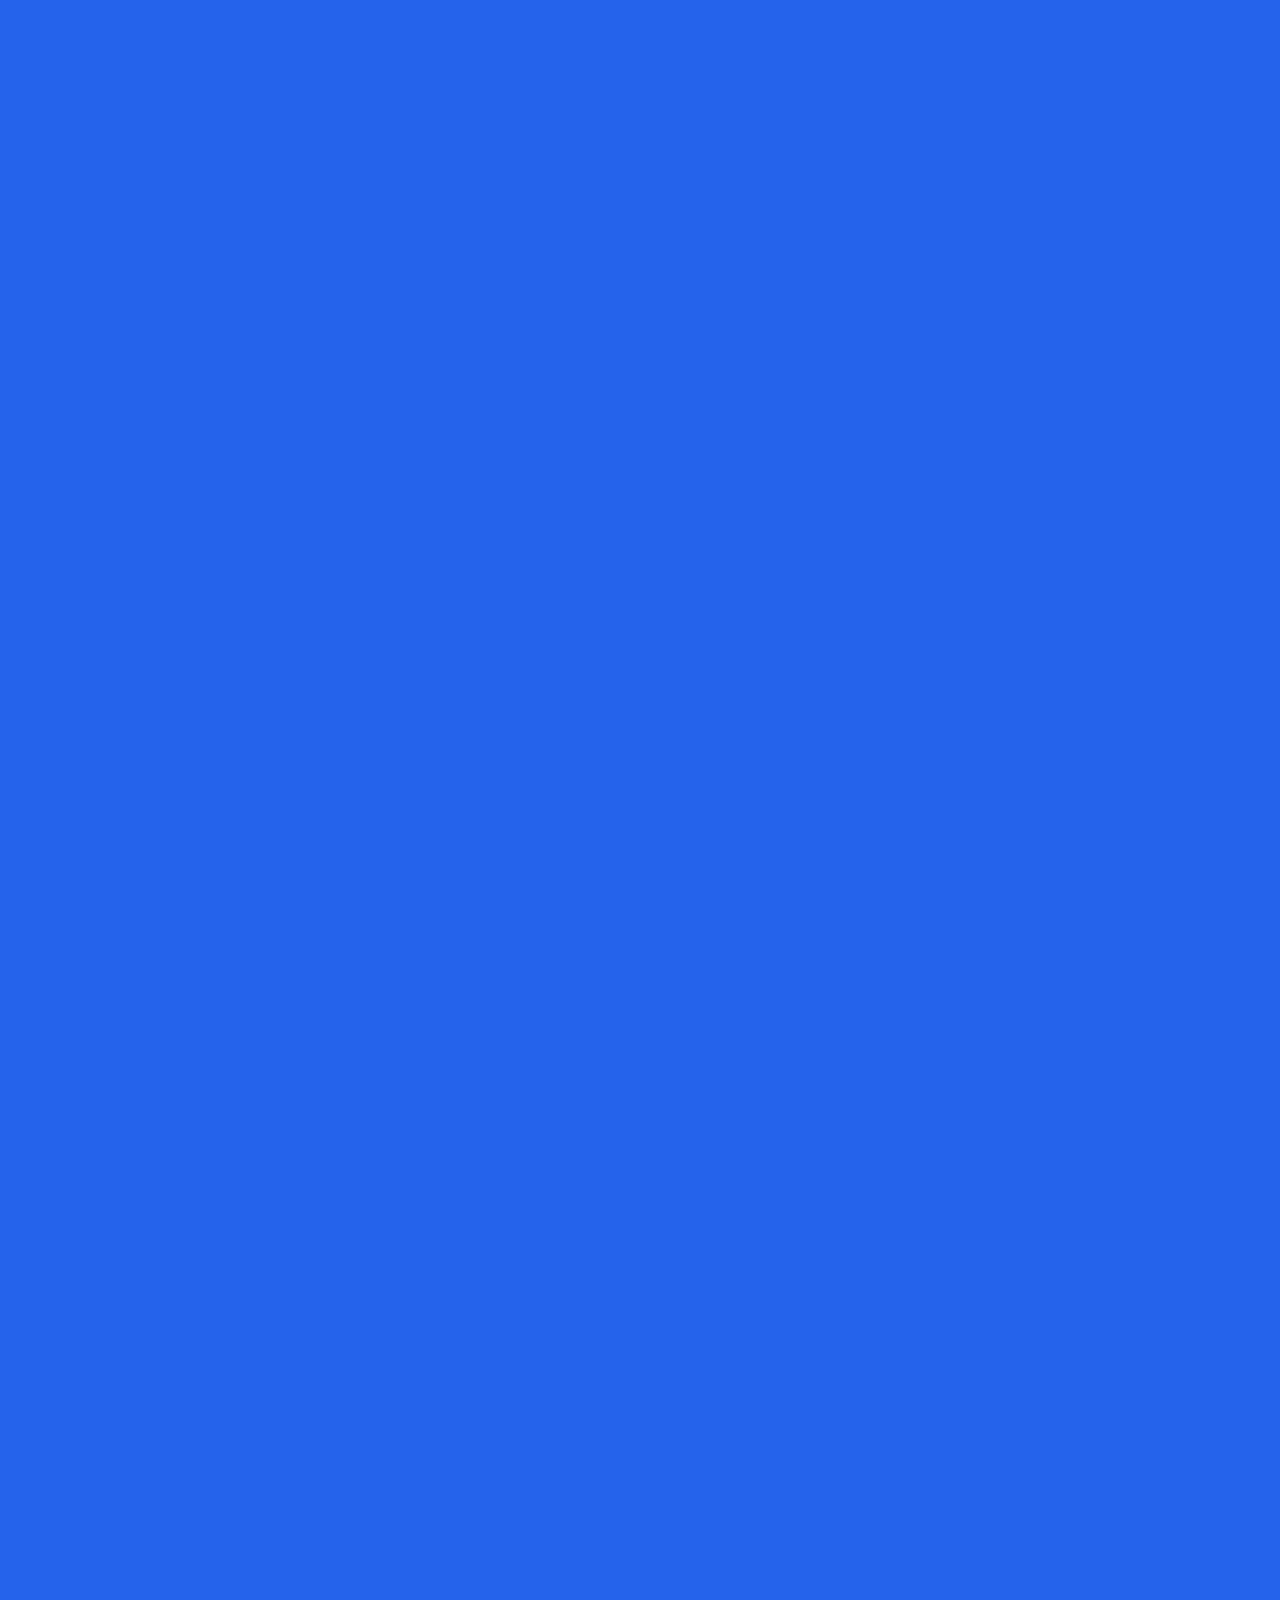
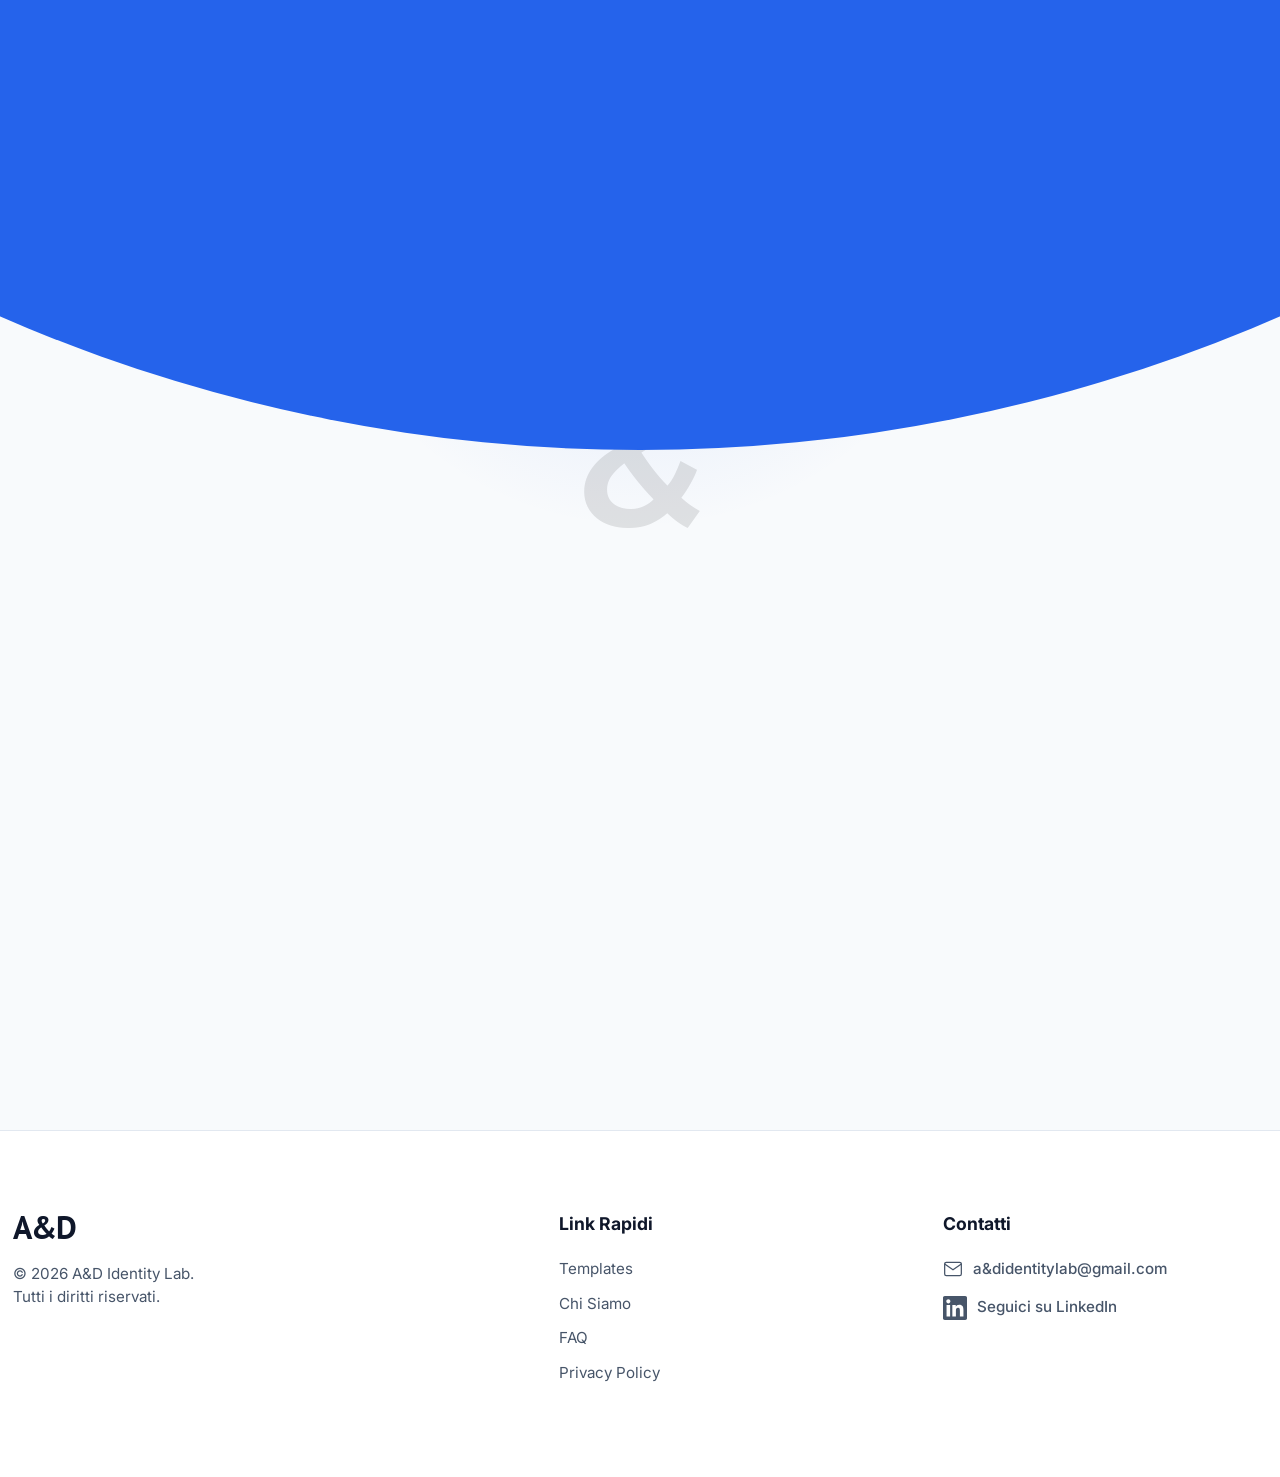
==== chisiamo.html @ f9a0ad7f "bux fix nav menu" ====
<!DOCTYPE html>
<html lang="it">
<head>
  <meta charset="UTF-8">
  <meta name="viewport" content="width=device-width, initial-scale=1.0, maximum-scale=1.0, user-scalable=no">
  <title>Chi Siamo | A&D Identity Lab</title>

  <link rel="icon" type="image/svg+xml" href="img/favicon.svg">

  <link rel="preconnect" href="https://fonts.googleapis.com">
  <link rel="preconnect" href="https://fonts.gstatic.com" crossorigin>
  <link href="https://fonts.googleapis.com/css2?family=Inter:wght@300;400;600;800;900&display=swap" rel="stylesheet">
  <link href="https://fonts.googleapis.com/css2?family=PT+Sans:wght@700&display=swap" rel="stylesheet">
  <link href="https://fonts.googleapis.com/css2?family=JetBrains+Mono:wght@400;600&display=swap" rel="stylesheet">
  <link href="https://api.fontshare.com/v2/css?f[]=clash-display@400,500,600,700&display=swap" rel="stylesheet">

  <style>
    /* --- RESET & VARIABLES ESATTE DELL'INDEX --- */
    :root {
      --bg-color: #F8FAFC;
      --surface-color: #FFFFFF;
      --text-color: #0F172A;
      --secondary-text: #475569;
      --accent-color: #2563EB;
      --border-color: #E2E8F0;

      --font-main: 'Inter', sans-serif;
      --font-logo: 'PT Sans', sans-serif;
      --font-tech: 'JetBrains Mono', monospace;
      --font-hero: 'Clash Display', sans-serif;

      --header-height: 100px;
    }

    * { margin: 0; padding: 0; box-sizing: border-box; }
    html { scroll-behavior: smooth; }

    body { width: 100%; overflow-x: hidden; background-color: var(--bg-color); color: var(--text-color); font-family: var(--font-main); line-height: 1.5; cursor: default; }
    body.is-loading { overflow: hidden; height: 100%; position: fixed; width: 100%; top: 0; left: 0; }

    ::-webkit-scrollbar { display: none; }
    html { -ms-overflow-style: none; scrollbar-width: none; }
    a { text-decoration: none; color: inherit; transition: color 0.3s; }
    ul { list-style: none; }

    /* --- INTRO PRELOADER --- */
    #intro-preloader { position: fixed; top: 0; left: 0; right: 0; bottom: 0; z-index: 10000; display: flex; justify-content: center; align-items: center; overflow: hidden; }
    .layer-blue { position: fixed; top: 50%; left: 50%; width: 250vmax; height: 250vmax; background-color: var(--accent-color); border-radius: 50%; transform: translate(-50%, -50%); z-index: 10001; will-change: width, height; }
    .layer-white { position: fixed; top: 50%; left: 50%; width: 250vmax; height: 250vmax; background-color: #ffffff; border-radius: 50%; transform: translate(-50%, -50%); z-index: 10002; display: flex; justify-content: center; align-items: center; will-change: width, height; }
    .layer-white.collapse { transition: width 1s cubic-bezier(0.77, 0, 0.175, 1), height 1s cubic-bezier(0.77, 0, 0.175, 1); width: 0vw; height: 0vw; }
    .layer-blue.collapse { transition: width 1s cubic-bezier(0.77, 0, 0.175, 1), height 1s cubic-bezier(0.77, 0, 0.175, 1); width: 0vw; height: 0vw; }
    .intro-content { display: flex; align-items: baseline; gap: 20px; z-index: 10010; transition: opacity 0.3s ease, transform 0.3s ease; }
    .intro-logo-text { font-family: var(--font-logo); font-size: clamp(1.8rem, 5vw, 3.5rem); font-weight: 700; color: #000; letter-spacing: -1px; }
    .intro-counter { font-family: var(--font-tech); font-size: clamp(1rem, 3vw, 1.5rem); color: #000; font-weight: 600; }

    /* --- LAYERS E HEADER --- */
    .container { width: 98%; max-width: 1400px; margin: 0 auto; height: 100%; position: relative; z-index: 1; }
    header { height: var(--header-height); position: fixed; width: 100%; top: 0; z-index: 9999; transition: transform 0.8s cubic-bezier(0.25, 1, 0.5, 1); color: var(--text-color); }
    header.header-hidden { transform: translateY(-100%); }
    nav { display: flex; justify-content: space-between; align-items: center; height: 100%; position: relative; }
    header.over-blue .logo { color: #FFFFFF; transition: color 0.3s ease; }
    header.over-blue .nav-item a { color: #FFFFFF; transition: color 0.3s ease; }
    header.over-blue .nav-item a span.hover-text { color: var(--text-color); }
    header.over-blue .menu-toggle span { background-color: #FFFFFF; transition: background-color 0.3s ease; }

    .logo { font-family: var(--font-logo); font-size: 2.5rem; font-weight: 700; letter-spacing: -1px; line-height: 1; text-transform: uppercase; opacity: 0; position: relative; z-index: 1001; }
    .nav-links { position: absolute; left: 50%; transform: translateX(-50%); display: flex; gap: 60px; opacity: 0; z-index: 1001; }
    .nav-item { position: relative; height: 24px; overflow: hidden; cursor: pointer; }
    .nav-item a { display: block; font-size: 0.95rem; font-weight: 600; text-transform: uppercase; letter-spacing: 1px; transition: transform 0.4s cubic-bezier(0.77, 0, 0.175, 1); }
    .nav-item a span { display: block; height: 24px; line-height: 24px; }
    .nav-item a span.hover-text { color: var(--accent-color); }
    .nav-item:hover a { transform: translateY(-24px); }
    .desktop-spacer { width: 60px; display: block; }
    .nav-item.active-nav a { transform: translateY(0) !important; cursor: default; }

    /* --- MOBILE MENU --- */
    .menu-toggle { display: none; flex-direction: column; justify-content: space-between; width: 30px; height: 14px; cursor: pointer; z-index: 2002; }
    .menu-toggle span { display: block; width: 100%; height: 2px; background-color: var(--text-color); transition: all 0.3s ease; }
    .menu-toggle.active span:nth-child(1) { transform: translateY(6px) rotate(45deg); background-color: var(--text-color); }
    .menu-toggle.active span:nth-child(2) { opacity: 0; transform: translateX(-10px); }
    .menu-toggle.active span:nth-child(3) { transform: translateY(-6px) rotate(-45deg); background-color: var(--text-color); }

    .menu-ripple { position: fixed; top: 0; left: 0; width: 100%; height: 100vh; clip-path: circle(0% at 100% 0%); pointer-events: none; transition: clip-path 0.7s cubic-bezier(0.8, 0, 0.2, 1); }
    .ripple-white-menu { background-color: #000000; z-index: 1998; }
    .ripple-blue-menu { background-color: var(--accent-color); z-index: 1999; }
    .mobile-menu-overlay { position: fixed; top: 0; left: 0; width: 100%; height: 100vh; background-color: var(--bg-color); z-index: 2000; display: flex; flex-direction: column; justify-content: center; align-items: center; clip-path: circle(0% at 100% 0%); transition: clip-path 0.7s cubic-bezier(0.8, 0, 0.2, 1); pointer-events: none; }
    .ripple-white-menu.active { clip-path: circle(150% at 100% 0%); transition-delay: 0s; }
    .ripple-blue-menu.active { clip-path: circle(150% at 100% 0%); transition-delay: 0.1s; }
    .mobile-menu-overlay.active { clip-path: circle(150% at 100% 0%); transition-delay: 0.2s; pointer-events: all; }
    .mobile-menu-overlay:not(.active) { transition-delay: 0s; }
    .ripple-blue-menu:not(.active) { transition-delay: 0.1s; }
    .ripple-white-menu:not(.active) { transition-delay: 0.2s; }
    .mobile-nav-list { text-align: center; }
    .mobile-nav-item { margin: 25px 0; overflow: hidden; }
    .mobile-nav-link { display: block; font-size: 2.5rem; font-weight: 800; color: var(--text-color); text-transform: uppercase; letter-spacing: -1px; transform: translateY(100%); opacity: 0; transition: transform 0.5s ease, opacity 0.5s ease; }
    .mobile-menu-overlay.active .mobile-nav-item:nth-child(1) .mobile-nav-link { transition-delay: 0.4s; transform: translateY(0); opacity: 1; }
    .mobile-menu-overlay.active .mobile-nav-item:nth-child(2) .mobile-nav-link { transition-delay: 0.5s; transform: translateY(0); opacity: 1; }
    .mobile-menu-overlay.active .mobile-nav-item:nth-child(3) .mobile-nav-link { transition-delay: 0.6s; transform: translateY(0); opacity: 1; }
    .mobile-menu-overlay.active .mobile-nav-item:nth-child(4) .mobile-nav-link { transition-delay: 0.6s; transform: translateY(0); opacity: 1; }


    /* --- ANIMAZIONI DI PARTENZA (HEADER E TESTI) --- */
    body.start-animations .logo { animation: dropStraight 0.8s ease-out forwards; }
    body.start-animations .nav-links { animation: fadeDownCenter 0.8s ease-out 0.2s forwards; }
    @keyframes dropStraight { from { opacity: 0; transform: translateY(-20px); } to { opacity: 1; transform: translateY(0); } }
    @keyframes fadeDownCenter { from { opacity: 0; transform: translateY(-20px) translateX(-50%); } to { opacity: 1; transform: translateY(0) translateX(-50%); } }

    /* ========================================================================= */
    /* --- NUOVO EFFETTO TEXT REVEAL (RISE UP) --- */
    /* ========================================================================= */
    .line-mask {
      display: block;
      overflow: hidden; /* Taglia tutto ciò che esce da questo contenitore */
      padding-bottom: 0.15em; /* Previene il taglio delle lettere basse come la 'g' o 'p' */
      margin-bottom: -0.15em;
    }

    .rise-text {
      display: inline-block;
      color: var(--text-color);
      transform: translateY(115%); /* Parte completamente nascosto sotto la maschera */
      opacity: 0;
    }

    body.start-animations .rise-text {
      animation: riseUp 1.3s cubic-bezier(0.165, 0.84, 0.44, 1) forwards;
    }

    /* Aggiungiamo i delay per l'effetto a cascata dopo che il preloader scompare */
    body.start-animations .delay-1 { animation-delay: 1.1s; }
    body.start-animations .delay-2 { animation-delay: 1.4s; }

    @keyframes riseUp {
      0% { transform: translateY(115%); opacity: 1; } /* L'opacity 1 serve a farlo comparire solo mentre sale */
      100% { transform: translateY(0); opacity: 1; }
    }

    /* --- ELEMENTI "REVEALED" --- */
    .revealed-element {
      opacity: 0;
      transform: translateY(40px);
      transition: opacity 0.8s ease, transform 0.8s cubic-bezier(0.175, 0.885, 0.32, 1.275);
    }
    .revealed-element.revealed { opacity: 1; transform: translateY(0); }

    /* --- STILI SPECIFICI PAGINA CHI SIAMO --- */
    .content-scroller { position: relative; z-index: 20; background-color: var(--bg-color); padding-top: 150px; min-height: 100vh; }

    .manifesto-hero { padding: 40px 0 60px 0; }

    .manifesto-title {
      font-family: var(--font-hero);
      font-size: clamp(4rem, 9vw, 12rem);
      line-height: 0.95;
      font-weight: 600;
      letter-spacing: -0.02em;
      margin-bottom: 1.5rem;
      display: flex;
      flex-direction: column;
      transform: scaleY(1.15);
      transform-origin: left bottom;
    }

    .manifesto-body {
      max-width: 900px;
      font-size: clamp(1.2rem, 2vw, 1.6rem);
      line-height: 1.6;
      color: var(--secondary-text);
      font-weight: 400;
      margin-bottom: 80px;
    }
    .manifesto-body strong { color: var(--text-color); font-weight: 600; }

    /* --- PREMIUM SEPARATOR --- */
    .premium-separator {
      width: 100%;
      height: 1px;
      background: linear-gradient(90deg, transparent, rgba(37, 99, 235, 0.3), rgba(37, 99, 235, 0.8), rgba(37, 99, 235, 0.3), transparent);
      position: relative;
      z-index: 10;
    }

    /* --- LE DUE ANIME (FOUNDERS) --- */
    .founders-section {
      padding: 80px 0 100px 0;
      position: relative; /* Fondamentale per contenere il bagliore */
      overflow: hidden;
    }

    /* IL SEGRETO APPLE: Il bagliore sfumato dietro le card che verrà sfocato dal vetro */
    .founders-section::before {
      content: '';
      position: absolute;
      top: 40%;
      left: 50%;
      transform: translate(-50%, -50%);
      width: 800px;
      height: 800px;
      background: radial-gradient(circle, rgba(37, 99, 235, 0.15) 0%, transparent 60%);
      z-index: 0;
      pointer-events: none;
    }

    .founders-grid {
      display: flex;
      flex-direction: column;
      align-items: center;
      gap: 50px;
      margin-top: 50px;
      position: relative;
      z-index: 2;
    }

    /* 1. IL WRAPPER CHE CONTIENE ENTRAMBE LE CARD */
    .founder-wrapper {
      position: relative;
      width: 100%;
      max-width: 1000px;
    }

    /* 2. LA CARD AZZURRA SFASATA (DIETRO) */
    .founder-offset-card {
      position: absolute;
      top: 25px;
      left: -20px;
      width: 100%;
      height: 100%;
      background: linear-gradient(135deg, var(--accent-color), #00C6FF);
      border-radius: 30px;
      z-index: 0;

      /* FLUIDITÀ: usiamo will-change e un easing più morbido, togliendo l'eccesso di attrito elastico */
      transition: transform 0.6s cubic-bezier(0.25, 1, 0.5, 1);
      will-change: transform;
    }

    /* Invertiamo lo sfasamento per la seconda card (Davide) per dare dinamismo al design */
    div:nth-child(3) > .founder-offset-card {
      left: 20px;
      background: linear-gradient(225deg, var(--accent-color), #00C6FF);
    }

    /* 3. LA CARD DI VETRO PRINCIPALE (DAVANTI) */
    .founder-card {
      /* VETRO PIÙ TRASPARENTE E CRISTALLINO (Opacità passata da 0.65 a 0.35) */
      background: rgba(255, 255, 255, 0.35);

      backdrop-filter: blur(3px) saturate(180%);
      -webkit-backdrop-filter: blur(3px) saturate(180%);

      border: 1px solid rgba(255, 255, 255, 0.6); /* Bordo ammorbidito */
      padding: 60px;
      border-radius: 30px;
      position: relative;
      overflow: hidden;
      box-shadow:
        inset 0 1px 0 rgba(255, 255, 255, 0.8),
        0 25px 50px -12px rgba(15, 23, 42, 0.08);
      z-index: 1;

      /* FLUIDITÀ: allineata alla card posteriore */
      transition: transform 0.6s cubic-bezier(0.25, 1, 0.5, 1);
      will-change: transform;
    }

    /* ANIMAZIONE HOVER INTERATTIVA (Effetto separazione 3D) */
    /* Ridotto leggermente il movimento (da 8px a 6px) per renderlo meno aggressivo e più elegante */
    .founder-wrapper:hover .founder-card { transform: translateY(-6px) translateX(4px); }
    .founder-wrapper:hover .founder-offset-card { transform: translateY(4px) translateX(-4px); }

    div:nth-child(3):hover .founder-card { transform: translateY(-6px) translateX(-4px); }
    div:nth-child(3):hover .founder-offset-card { transform: translateY(4px) translateX(4px); }

    /* Decoro Blueprint (alleggerito in opacità) */
    .founder-card::before {
      content: ''; position: absolute; top: 0; right: 0; width: 150px; height: 150px;
      background-image: linear-gradient(rgba(37,99,235,0.08) 1px, transparent 1px), linear-gradient(90deg, rgba(37,99,235,0.08) 1px, transparent 1px);
      background-size: 20px 20px; border-bottom-left-radius: 100%; z-index: 0; pointer-events: none;
    }
    .founder-role { font-family: var(--font-tech); font-size: 0.85rem; color: var(--accent-color); font-weight: 800; text-transform: uppercase; letter-spacing: 1px; margin-bottom: 15px; position: relative; z-index: 1; }
    .founder-name { font-family: var(--font-logo); font-size: 3.5rem; font-weight: 600; color: var(--text-color); margin-bottom: 30px; letter-spacing: -1px; position: relative; z-index: 1; }

    .founder-desc {font-weight: 600; font-size: 1.1rem; color: var(--text-color) ; line-height: 1.6; position: relative; z-index: 1; }

    /* LE MEGA VIRGOLETTE */
    .founder-desc::before {
      content: '“';
      display: block;
      font-family: Georgia, serif;
      font-size: 6.5rem;
      color: ghostwhite;
      opacity: 0.5;
      line-height: 0.2;
      margin-top: 25px;
      margin-left: -5px;
      font-weight: 700;
    }

    /* LA "E COMMERCIALE" GIGANTE */
    .giant-ampersand {
      font-family: var(--font-logo);
      font-size: clamp(8rem, 14vw, 11rem);
      color: black;
      opacity: 0.1;
      font-weight: 600;
      line-height: 1;
      margin: 10px 0;
    }
    /* --- FOOTER --- */
    footer { padding: 80px 0; border-top: 1px solid var(--border-color); background-color: #ffffff; position: relative; z-index: 10; font-size: 0.95rem; color: var(--secondary-text); }
    .footer-grid { display: grid; grid-template-columns: 1.5fr 1fr 1fr; gap: 60px; }
    .footer-col h4 { color: var(--text-color); font-size: 1.1rem; margin-bottom: 20px; font-weight: 700; }
    .footer-col .logo { color: var(--text-color); }
    .footer-col ul li { margin-bottom: 12px; }
    .footer-col ul li a:hover { color: var(--accent-color); font-weight: 500;}
    .contact-item { display: flex; align-items: center; gap: 10px; margin-bottom: 15px; color: var(--secondary-text); transition: 0.3s; font-weight: 500;}
    .contact-item:hover { color: var(--accent-color); }
    .contact-item svg { width: 20px; height: 20px; stroke-width: 1.5; }
    .social-link svg { fill: currentColor; width: 24px; height: 24px; }

    @media (max-width: 1024px) {
      .container { padding: 0 20px;}
      .content-scroller { padding-top: 120px; }
      .manifesto-title { font-size: 3.2rem; }
      .manifesto-body { font-size: 1.15rem; margin-bottom: 40px; }
      .founders-grid { grid-template-columns: 1fr; }
      .founder-card { padding: 35px; }
      .nav-links, .desktop-spacer { display: none; }
      .menu-toggle { display: flex; }
      .footer-grid { grid-template-columns: 1fr; gap: 40px; }
      .founder-offset-card { top: 15px; left: -10px; }
      div:nth-child(3) > .founder-offset-card { left: 10px; }
    }
  </style>
</head>
<body class="is-loading">

<div id="intro-preloader">
  <div class="layer-blue"></div>
  <div class="layer-white">
    <div class="intro-content">
      <div class="intro-logo-text">A&D Identity Lab</div>
      <div class="intro-counter">0%</div>
    </div>
  </div>
</div>

<div class="menu-ripple ripple-white-menu"></div>
<div class="menu-ripple ripple-blue-menu"></div>
<div class="mobile-menu-overlay">
  <ul class="mobile-nav-list">
    <li class="mobile-nav-item"><a href="index.html" class="mobile-nav-link">Home</a></li>
    <li class="mobile-nav-item"><a href="progetti.html" class="mobile-nav-link">Templates</a></li>
    <li class="mobile-nav-item"><a href="chi-siamo.html" class="mobile-nav-link" style="color: var(--accent-color);">Chi Siamo</a></li>
    <li class="mobile-nav-item"><a href="faq.html" class="mobile-nav-link">FAQ</a></li>
  </ul>
</div>

<header>
  <div class="container">
    <nav>
      <a href="index.html" class="logo">A&D</a>
      <ul class="nav-links">
        <li class="nav-item"><a href="progetti.html"><span>Templates</span><span class="hover-text">Templates</span></a></li>
        <li class="nav-item active-nav"><a href="chi-siamo.html" style="color:var(--accent-color);"><span>Chi Siamo</span><span class="hover-text" style="color:var(--accent-color);">Chi Siamo</span></a></li>
        <li class="nav-item"><a href="faq.html"><span>FAQ</span><span class="hover-text">FAQ</span></a></li>
      </ul>
      <div class="desktop-spacer"></div>
      <div class="menu-toggle"><span></span><span></span><span></span></div>
    </nav>
  </div>
</header>

<div class="content-scroller">

  <section class="manifesto-hero">
    <div class="container">

      <h1 class="manifesto-title">
        <span class="line-mask"><span class="rise-text delay-1">Non siamo una web agency.</span></span>
        <span class="line-mask"><span class="rise-text delay-2">Siamo Insider del mondo Corporate.</span></span>
      </h1>

      <div class="manifesto-body revealed-element" style="transition-delay: 0.9s;">
        <p>Abbiamo visto decine di professionisti brillanti, manager e talenti creativi venire scartati ai colloqui per colpa di un PDF di due pagine che non rendeva giustizia al loro reale valore. Il mercato del lavoro di alto livello oggi non premia chi è semplicemente bravo, ma <strong>chi sa posizionarsi meglio</strong>.</p>
        <br>
        <p>A&D Identity Lab nasce da una constatazione brutale: il Curriculum tradizionale è morto. I recruiter dedicano 6 secondi alla scansione di un profilo. Noi costruiamo infrastrutture digitali progettate per fare una sola cosa: <strong>trasformarti in un professionista impossibile da ignorare.</strong></p>
      </div>
    </div>
  </section>

  <div class="premium-separator"></div>

  <section class="founders-section">
    <div class="container">
      <h2 class="manifesto-title revealed-element" style="font-size: clamp(3.5rem, 6vw, 5.5rem); margin-bottom: 20px;">Le due anime del Lab.</h2>      <p class="manifesto-body revealed-element" style="font-size: 1.1rem; margin-bottom: 0;">Ingegneria Web e Strategia Sales. L'unione perfetta per dominare il mercato.</p>

      <div class="founders-grid">

        <div class="founder-wrapper revealed-element" style="transition-delay: 0.1s;">
          <div class="founder-offset-card"></div> <div class="founder-card"> <div class="founder-role">L'Architetto Digitale</div>
          <h3 class="founder-name">Andrea</h3>
          <p class="founder-desc">
            Il mio compito è tradurre la tua strategia in un'arma digitale ad altissime prestazioni. Non usiamo costruttori lenti o grafiche preimpostate. <br><br><strong>Scrivo codice puro</strong> e realizzo interfacce sartoriali, veloci e ottimizzate. Il risultato è un ecosistema web proprietario che domina i motori di ricerca e ti fa spiccare in un mare di template tutti uguali. Dal primo impatto visivo al funnel di conversione finale, tutto è ingegnerizzato per stupire.
          </p>
        </div>
        </div>

        <div class="giant-ampersand revealed-element" style="transition-delay: 0.2s;">&</div>

        <div class="founder-wrapper revealed-element" style="transition-delay: 0.3s;">
          <div class="founder-offset-card"></div> <div class="founder-card"> <div class="founder-role">Il Corporate Strategist</div>
          <h3 class="founder-name">Davide</h3>
          <p class="founder-desc">
            Da Senior Sales Engineer per colossi multinazionali, conosco esattamente le dinamiche interne delle aziende, la psicologia degli HR e come un professionista deve 'vendersi' nel mercato High-Ticket. <br><br>Il mio compito in A&D non è scrivere codice, ma <strong>analizzare la tua carriera</strong>. Definisco la strategia di posizionamento, individuo i tuoi punti di forza e strutturo la narrazione che farà scattare la Call-To-Action nella mente di chi ti valuta.
          </p>
        </div>
        </div>
      </div>
    </div>
  </section>

  <footer>
    <div class="container">
      <div class="footer-grid">
        <div class="footer-col">
          <div class="logo" style="opacity: 1; font-size: 2rem; margin-bottom: 20px; animation: none;">A&D</div>
          <p>&copy; 2026 A&D Identity Lab.<br>Tutti i diritti riservati.</p>
        </div>
        <div class="footer-col">
          <h4>Link Rapidi</h4>
          <ul>
            <li><a href="progetti.html">Templates</a></li>
            <li><a href="chi-siamo.html">Chi Siamo</a></li>
            <li><a href="faq.html">FAQ</a></li>
            <li><a href="#privacy">Privacy Policy</a></li>
          </ul>
        </div>
        <div class="footer-col">
          <h4>Contatti</h4>
          <a href="mailto:a&dwebengineering@gmail.com" class="contact-item">
            <svg viewBox="0 0 24 24" fill="none" stroke="currentColor" stroke-linecap="round" stroke-linejoin="round"><path d="M4 4h16c1.1 0 2 .9 2 2v12c0 1.1-.9 2-2 2H4c-1.1 0-2-.9-2-2V6c0-1.1.9-2 2-2z"></path><polyline points="22,6 12,13 2,6"></polyline></svg>
            a&didentitylab@gmail.com
          </a>
          <a href="#" class="contact-item social-link">
            <svg viewBox="0 0 24 24" xmlns="http://www.w3.org/2000/svg"><path d="M20.447 20.452h-3.554v-5.569c0-1.328-.027-3.037-1.852-3.037-1.853 0-2.136 1.445-2.136 2.939v5.667H9.351V9h3.414v1.561h.046c.477-.9 1.637-1.85 3.37-1.85 3.601 0 4.267 2.37 4.267 5.455v6.286zM5.337 7.433c-1.144 0-2.063-.926-2.063-2.065 0-1.138.92-2.063 2.063-2.063 1.14 0 2.064.925 2.064 2.063 0 1.139-.925 2.065-2.064 2.065zm1.782 13.019H3.555V9h3.564v11.452zM22.225 0H1.771C.792 0 0 .774 0 1.729v20.542C0 23.227.792 24 1.771 24h20.451C23.2 24 24 23.227 24 22.271V1.729C24 .774 23.2 0 22.222 0h.003z"/></svg>
            Seguici su LinkedIn
          </a>
        </div>
      </div>
    </div>
  </footer>
</div>

<script>
  // --- LOGICA PRELOADER ---
  document.addEventListener('DOMContentLoaded', () => {
    const preloader = document.getElementById('intro-preloader');
    const introContent = document.querySelector('.intro-content');
    const counterEl = document.querySelector('.intro-counter');
    const layerWhite = document.querySelector('.layer-white');
    const layerBlue = document.querySelector('.layer-blue');

    const isFirstVisit = !sessionStorage.getItem('ad_visited');
    sessionStorage.setItem('ad_visited', 'true');

    if (isFirstVisit) {
      let progress = 0;
      const interval = setInterval(() => {
        progress += Math.floor(Math.random() * 12) + 3;
        if (progress >= 100) {
          progress = 100;
          clearInterval(interval);
          counterEl.innerText = progress + '%';
          setTimeout(triggerImplosion, 300);
        } else {
          counterEl.innerText = progress + '%';
        }
      }, 70);
    } else {
      introContent.style.display = 'none';
      setTimeout(triggerImplosion, 50);
    }

    function triggerImplosion() {
      if(isFirstVisit) {
        introContent.style.opacity = '0';
        introContent.style.transform = 'translateY(-10px)';
      }
      const delayCollasso = isFirstVisit ? 300 : 0;
      setTimeout(() => {
        document.body.classList.remove('is-loading');
        document.body.classList.add('start-animations');
        layerWhite.classList.add('collapse');
        setTimeout(() => {
          layerBlue.classList.add('collapse');
          setTimeout(() => { preloader.remove(); }, 1000);
        }, 300);
      }, delayCollasso);
    }
  });

  // --- LOGICA INTERSECTION OBSERVER ---
  document.addEventListener('DOMContentLoaded', () => {
    const observer = new IntersectionObserver((entries) => {
      entries.forEach(entry => {
        if (entry.isIntersecting) {
          entry.target.classList.add('revealed');
          observer.unobserve(entry.target);
        }
      });
    }, { threshold: 0.15, rootMargin: "0px 0px -50px 0px" });

    document.querySelectorAll('.revealed-element').forEach(item => observer.observe(item));

    // --- MOBILE MENU LOGIC ---
    const menuToggle = document.querySelector('.menu-toggle');
    const menuOverlay = document.querySelector('.mobile-menu-overlay');
    const rippleWhiteMenu = document.querySelector('.ripple-white-menu');
    const rippleBlueMenu = document.querySelector('.ripple-blue-menu');
    const body = document.body;

    function toggleMenu() {
      menuToggle.classList.toggle('active');
      rippleWhiteMenu.classList.toggle('active');
      rippleBlueMenu.classList.toggle('active');
      menuOverlay.classList.toggle('active');
      body.style.overflow = menuOverlay.classList.contains('active') ? 'hidden' : 'auto';
    }

    menuToggle.addEventListener('click', toggleMenu);
    document.querySelectorAll('.mobile-nav-link').forEach(l => l.addEventListener('click', toggleMenu));

    // --- HEADER SCROLL LOGIC ---
    let lastScrollTop = 0;
    const header = document.querySelector('header');
    window.addEventListener('scroll', () => {
      requestAnimationFrame(() => {
        let scrollY = window.pageYOffset || document.documentElement.scrollTop;
        if (scrollY > lastScrollTop && scrollY > 100) {
          header.classList.add('header-hidden');
        } else {
          header.classList.remove('header-hidden');
        }
        lastScrollTop = scrollY <= 0 ? 0 : scrollY;
      });
    });
  });
</script>

</body>
</html>
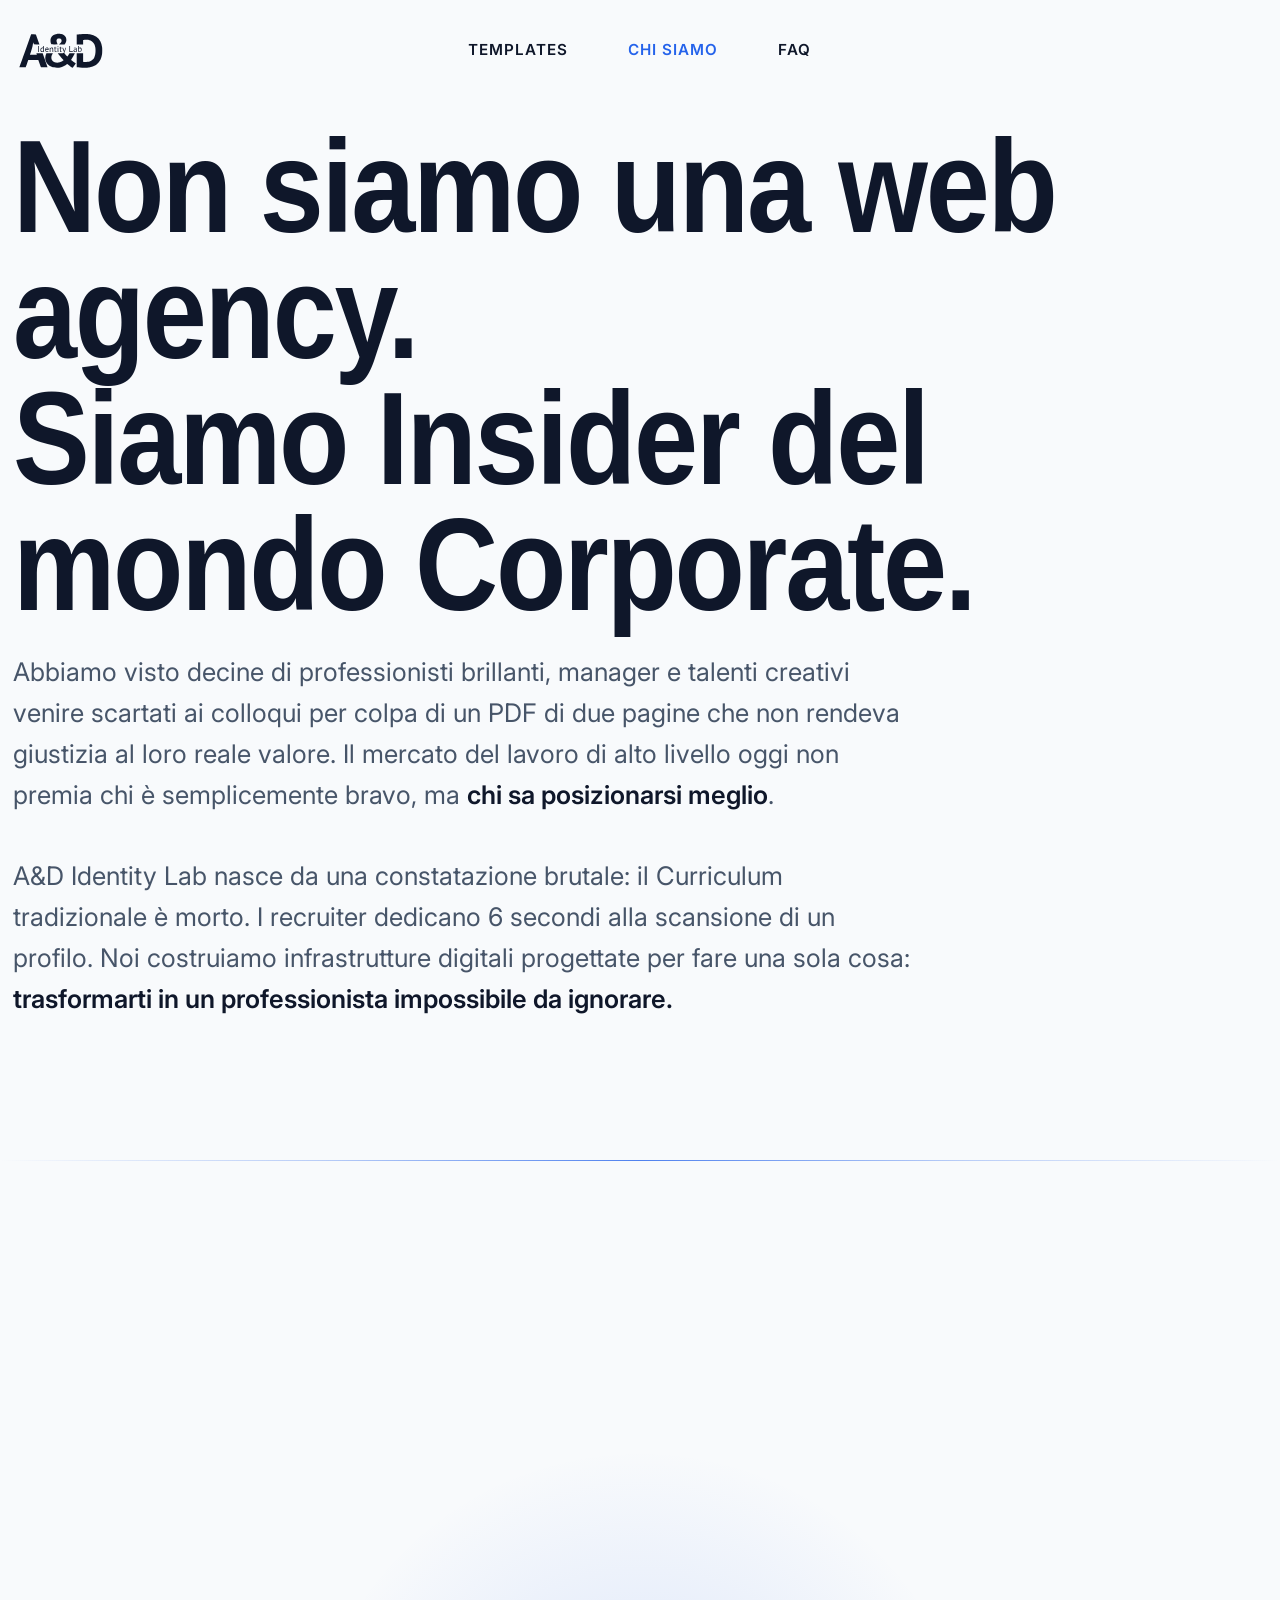
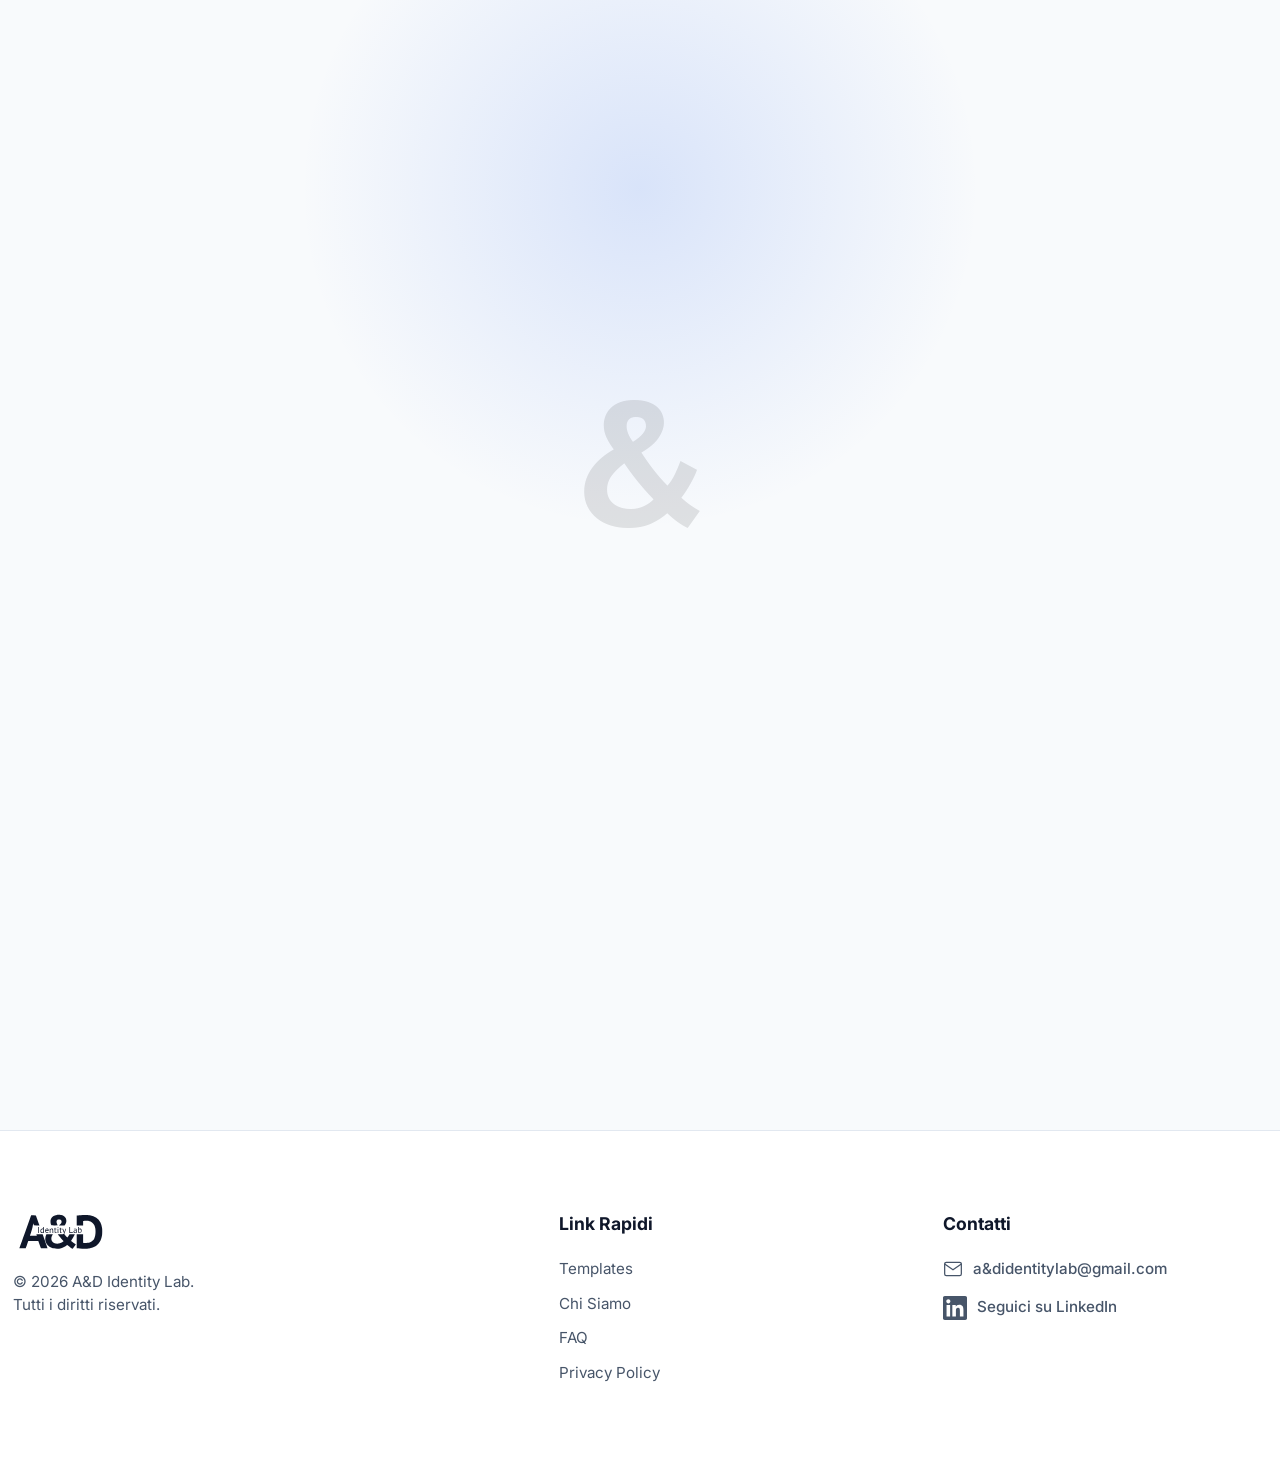
==== commit 87195592: "nuovo logo e bug fix" ====
--- a/chisiamo.html
+++ b/chisiamo.html
@@ -42,6 +42,19 @@
     html { -ms-overflow-style: none; scrollbar-width: none; }
     a { text-decoration: none; color: inherit; transition: color 0.3s; }
     ul { list-style: none; }
+
+    .logo-svg {
+      height: 180px;
+      width: auto;
+      display: block;
+      transition: color 0.3s ease;
+      margin-left: -45px;
+    }
+    /* Correzione spazio vuoto sotto il logo nel footer */
+    .logo-footer {
+      margin-bottom: -70px;
+      margin-top: -70px;
+    }
 
     /* --- INTRO PRELOADER --- */
     #intro-preloader { position: fixed; top: 0; left: 0; right: 0; bottom: 0; z-index: 10000; display: flex; justify-content: center; align-items: center; overflow: hidden; }
@@ -359,7 +372,27 @@
 <header>
   <div class="container">
     <nav>
-      <a href="index.html" class="logo">A&D</a>
+      <a href="index.html" class="logo">
+        <svg class="logo-svg" version="1.0" xmlns="http://www.w3.org/2000/svg" viewBox="0 0 2000.000000 2000.000000" preserveAspectRatio="xMidYMid meet">
+          <g transform="translate(0.000000,2000.000000) scale(0.100000,-0.100000)" fill="currentColor" stroke="none">
+            <path d="M9875 11789 c-322 -44 -559 -206 -662 -454 -52 -123 -65 -287 -37 -436 16 -86 76 -250 99 -269 8 -7 124 -9 358 -8 l346 3 -35 55 c-48 77 -93 199 -104 282 -17 139 23 249 110 298 41 23 56 25 165 25 104 0 125 -3 160 -22 84 -45 124 -119 125 -228 0 -120 -62 -223 -210 -345 -41 -35 -77 -64 -79 -66 -2 -2 136 -4 307 -4 l312 0 35 48 c55 74 123 219 146 312 18 69 21 104 16 190 -8 171 -54 279 -166 391 -108 108 -216 164 -401 209 -99 24 -372 35 -485 19z"/>
+            <path d="M12530 11755 c-124 -7 -276 -19 -337 -25 l-113 -12 0 -549 0 -549 355 0 355 0 0 249 0 248 68 6 c131 13 465 8 557 -8 275 -48 497 -216 624 -471 190 -382 180 -1109 -19 -1498 -22 -44 -56 -100 -75 -126 -55 -75 -168 -175 -252 -225 -168 -98 -300 -128 -563 -128 -102 0 -220 3 -262 7 l-78 8 0 474 0 474 -355 0 -355 0 0 -774 0 -774 28 -6 c27 -6 170 -15 582 -37 253 -14 598 -6 760 16 588 81 1043 398 1275 888 78 164 133 359 172 607 25 163 25 615 0 780 -38 248 -97 451 -180 615 -222 445 -612 708 -1179 796 -171 27 -673 34 -1008 14z"/>
+            <path d="M6366 9923 c-357 -1000 -651 -1824 -654 -1830 -3 -10 70 -13 346 -13 268 0 352 3 359 13 6 6 70 189 144 405 l133 392 559 -2 559 -3 119 -330 c65 -181 130 -363 145 -402 l26 -73 369 0 c288 0 369 3 369 13 0 6 -122 355 -272 775 l-272 762 -348 0 c-191 0 -348 -1 -348 -3 0 -2 11 -37 25 -77 14 -40 25 -77 25 -82 0 -4 -173 -8 -385 -8 -212 0 -385 3 -385 6 0 3 59 184 130 402 118 362 134 418 175 632 64 337 65 340 79 340 8 0 20 -38 32 -107 l20 -108 312 -3 c172 -1 312 -1 312 0 0 2 -89 253 -199 558 l-198 555 -264 3 -264 2 -649 -1817z"/>
+            <path d="M9974 10450 c-25 -10 -34 -37 -23 -67 11 -30 45 -38 74 -19 54 36 10 108 -51 86z"/>
+            <path d="M7810 10115 l0 -335 40 0 40 0 0 335 0 335 -40 0 -40 0 0 -335z"/>
+            <path d="M8360 10349 c0 -91 -2 -100 -17 -96 -57 16 -81 17 -130 7 -64 -14 -118 -56 -144 -115 -14 -30 -19 -65 -19 -135 0 -80 4 -103 25 -148 21 -44 32 -56 71 -74 68 -30 141 -22 194 21 l40 32 6 -30 c5 -25 11 -31 33 -31 l26 0 -3 335 -3 335 -39 0 -40 0 0 -101z m-26 -159 l26 -10 0 -130 c0 -176 -18 -211 -110 -212 -84 -1 -123 55 -124 177 0 93 17 135 67 165 35 22 100 26 141 10z"/>
+            <path d="M11260 10115 l0 -335 195 0 195 0 0 35 0 35 -155 0 -155 0 0 300 0 300 -40 0 -40 0 0 -335z"/>
+            <path d="M12230 10129 l0 -320 38 -16 c22 -10 68 -16 117 -17 97 -1 159 24 198 82 74 106 53 328 -34 381 -67 41 -156 39 -209 -5 l-30 -26 0 121 0 121 -40 0 -40 0 0 -321z m269 45 c72 -61 69 -239 -6 -304 -28 -25 -43 -30 -83 -30 -27 0 -60 4 -74 10 l-26 10 0 125 c0 135 9 169 52 199 36 25 101 20 137 -10z"/>
+            <path d="M9653 10360 c-19 -8 -23 -17 -23 -55 l0 -45 -40 0 c-39 0 -40 -1 -40 -35 0 -34 1 -35 40 -35 l40 0 0 -181 0 -181 29 -29 c33 -33 83 -38 153 -17 35 10 39 14 33 37 -9 34 -7 33 -51 23 -87 -18 -94 -2 -94 199 l0 149 65 0 65 0 0 35 0 35 -65 0 -65 0 0 55 c0 58 -4 62 -47 45z"/>
+            <path d="M10250 10361 c-22 -6 -25 -13 -28 -54 -3 -46 -4 -47 -38 -47 -32 0 -34 -2 -34 -35 0 -33 2 -35 35 -35 l35 0 0 -165 c0 -232 17 -264 137 -252 71 7 95 21 84 50 -7 20 -14 22 -60 19 -81 -6 -81 -5 -81 184 l0 164 66 0 65 0 -3 33 c-3 32 -3 32 -65 35 l-63 3 0 54 c0 58 -2 59 -50 46z"/>
+            <path d="M8708 10261 c-85 -28 -129 -97 -136 -213 -11 -189 69 -287 227 -276 53 4 117 24 139 43 3 3 -14 42 -23 53 -1 1 -16 -5 -33 -14 -42 -21 -136 -20 -168 1 -36 23 -64 74 -64 118 l0 37 150 0 150 0 6 26 c10 38 -3 122 -23 157 -11 17 -33 40 -51 50 -36 21 -133 31 -174 18z m143 -90 c21 -22 29 -39 29 -65 l0 -36 -115 0 c-113 0 -115 0 -115 23 0 31 36 86 63 97 12 5 41 9 65 9 35 1 49 -5 73 -28z"/>
+            <path d="M9237 10256 c-22 -8 -50 -24 -63 -37 l-24 -22 -6 32 c-6 27 -10 32 -33 29 l-26 -3 -3 -237 -2 -238 40 0 40 0 0 171 0 171 39 39 c33 33 45 39 80 39 97 0 111 -33 111 -255 l0 -165 41 0 41 0 -4 188 c-5 203 -14 246 -61 277 -35 23 -123 29 -170 11z"/>
+            <path d="M9960 10021 l0 -241 40 0 40 0 -2 238 -3 237 -37 3 -38 3 0 -240z"/>
+            <path d="M10480 10255 c0 -4 43 -113 96 -243 l95 -236 -16 -42 c-19 -50 -46 -76 -79 -76 -14 0 -27 -7 -30 -14 -4 -11 -57 -14 -286 -14 l-281 0 75 -98 c107 -139 270 -333 395 -469 58 -64 122 -134 141 -156 l34 -40 -51 -47 c-120 -111 -327 -200 -509 -221 -336 -38 -648 96 -754 323 -91 195 -57 454 86 648 l44 60 -364 0 -363 0 -32 -72 c-98 -219 -122 -509 -60 -738 83 -308 334 -571 666 -695 183 -69 360 -98 603 -98 196 0 291 11 459 53 184 47 465 194 626 328 27 23 54 42 58 42 5 0 39 -27 75 -61 184 -169 494 -376 528 -353 19 12 353 477 349 485 -2 3 -51 34 -109 69 -120 72 -216 142 -341 249 -77 65 -85 75 -73 91 129 179 294 455 369 618 l38 82 -299 0 -298 0 -43 -77 c-43 -81 -120 -196 -163 -248 l-26 -30 -55 55 c-31 30 -104 110 -163 178 -61 70 -114 122 -124 122 -22 0 -22 4 -3 33 11 18 205 579 205 594 0 3 -17 3 -37 1 l-37 -3 -33 -105 c-18 -58 -43 -141 -54 -185 -12 -44 -23 -87 -26 -95 -2 -8 -22 35 -42 95 -21 61 -54 151 -72 200 l-34 90 -43 3 c-23 2 -42 0 -42 -3z"/>
+            <path d="M11793 10243 c-45 -15 -52 -28 -30 -56 11 -14 17 -15 67 -1 64 17 135 13 158 -9 9 -9 17 -40 20 -71 l4 -56 -73 0 c-97 0 -146 -15 -186 -55 -28 -28 -33 -40 -33 -80 0 -30 7 -60 20 -80 45 -72 165 -82 238 -20 17 14 32 25 35 25 3 0 8 -13 12 -30 5 -24 12 -30 33 -30 l27 0 -3 197 c-4 215 -9 241 -62 268 -38 20 -170 19 -227 -2z m215 -285 c4 -46 -10 -74 -51 -98 -69 -42 -157 -12 -157 54 0 19 8 40 18 49 23 21 85 36 142 34 44 -2 45 -3 48 -39z"/>
+          </g>
+        </svg>
+      </a>
       <ul class="nav-links">
         <li class="nav-item"><a href="progetti.html"><span>Templates</span><span class="hover-text">Templates</span></a></li>
         <li class="nav-item active-nav"><a href="chi-siamo.html" style="color:var(--accent-color);"><span>Chi Siamo</span><span class="hover-text" style="color:var(--accent-color);">Chi Siamo</span></a></li>
@@ -424,7 +457,26 @@
     <div class="container">
       <div class="footer-grid">
         <div class="footer-col">
-          <div class="logo" style="opacity: 1; font-size: 2rem; margin-bottom: 20px; animation: none;">A&D</div>
+          <div class="logo" style="opacity: 1; margin-bottom: 20px; animation: none;">
+            <svg class="logo-svg logo-footer" version="1.0" xmlns="http://www.w3.org/2000/svg" viewBox="0 0 2000 2000" preserveAspectRatio="xMinYMid meet">              <g transform="translate(0.000000,2000.000000) scale(0.100000,-0.100000)" fill="currentColor" stroke="none">
+              <path d="M9875 11789 c-322 -44 -559 -206 -662 -454 -52 -123 -65 -287 -37 -436 16 -86 76 -250 99 -269 8 -7 124 -9 358 -8 l346 3 -35 55 c-48 77 -93 199 -104 282 -17 139 23 249 110 298 41 23 56 25 165 25 104 0 125 -3 160 -22 84 -45 124 -119 125 -228 0 -120 -62 -223 -210 -345 -41 -35 -77 -64 -79 -66 -2 -2 136 -4 307 -4 l312 0 35 48 c55 74 123 219 146 312 18 69 21 104 16 190 -8 171 -54 279 -166 391 -108 108 -216 164 -401 209 -99 24 -372 35 -485 19z"/>
+              <path d="M12530 11755 c-124 -7 -276 -19 -337 -25 l-113 -12 0 -549 0 -549 355 0 355 0 0 249 0 248 68 6 c131 13 465 8 557 -8 275 -48 497 -216 624 -471 190 -382 180 -1109 -19 -1498 -22 -44 -56 -100 -75 -126 -55 -75 -168 -175 -252 -225 -168 -98 -300 -128 -563 -128 -102 0 -220 3 -262 7 l-78 8 0 474 0 474 -355 0 -355 0 0 -774 0 -774 28 -6 c27 -6 170 -15 582 -37 253 -14 598 -6 760 16 588 81 1043 398 1275 888 78 164 133 359 172 607 25 163 25 615 0 780 -38 248 -97 451 -180 615 -222 445 -612 708 -1179 796 -171 27 -673 34 -1008 14z"/>
+              <path d="M6366 9923 c-357 -1000 -651 -1824 -654 -1830 -3 -10 70 -13 346 -13 268 0 352 3 359 13 6 6 70 189 144 405 l133 392 559 -2 559 -3 119 -330 c65 -181 130 -363 145 -402 l26 -73 369 0 c288 0 369 3 369 13 0 6 -122 355 -272 775 l-272 762 -348 0 c-191 0 -348 -1 -348 -3 0 -2 11 -37 25 -77 14 -40 25 -77 25 -82 0 -4 -173 -8 -385 -8 -212 0 -385 3 -385 6 0 3 59 184 130 402 118 362 134 418 175 632 64 337 65 340 79 340 8 0 20 -38 32 -107 l20 -108 312 -3 c172 -1 312 -1 312 0 0 2 -89 253 -199 558 l-198 555 -264 3 -264 2 -649 -1817z"/>
+              <path d="M9974 10450 c-25 -10 -34 -37 -23 -67 11 -30 45 -38 74 -19 54 36 10 108 -51 86z"/>
+              <path d="M7810 10115 l0 -335 40 0 40 0 0 335 0 335 -40 0 -40 0 0 -335z"/>
+              <path d="M8360 10349 c0 -91 -2 -100 -17 -96 -57 16 -81 17 -130 7 -64 -14 -118 -56 -144 -115 -14 -30 -19 -65 -19 -135 0 -80 4 -103 25 -148 21 -44 32 -56 71 -74 68 -30 141 -22 194 21 l40 32 6 -30 c5 -25 11 -31 33 -31 l26 0 -3 335 -3 335 -39 0 -40 0 0 -101z m-26 -159 l26 -10 0 -130 c0 -176 -18 -211 -110 -212 -84 -1 -123 55 -124 177 0 93 17 135 67 165 35 22 100 26 141 10z"/>
+              <path d="M11260 10115 l0 -335 195 0 195 0 0 35 0 35 -155 0 -155 0 0 300 0 300 -40 0 -40 0 0 -335z"/>
+              <path d="M12230 10129 l0 -320 38 -16 c22 -10 68 -16 117 -17 97 -1 159 24 198 82 74 106 53 328 -34 381 -67 41 -156 39 -209 -5 l-30 -26 0 121 0 121 -40 0 -40 0 0 -321z m269 45 c72 -61 69 -239 -6 -304 -28 -25 -43 -30 -83 -30 -27 0 -60 4 -74 10 l-26 10 0 125 c0 135 9 169 52 199 36 25 101 20 137 -10z"/>
+              <path d="M9653 10360 c-19 -8 -23 -17 -23 -55 l0 -45 -40 0 c-39 0 -40 -1 -40 -35 0 -34 1 -35 40 -35 l40 0 0 -181 0 -181 29 -29 c33 -33 83 -38 153 -17 35 10 39 14 33 37 -9 34 -7 33 -51 23 -87 -18 -94 -2 -94 199 l0 149 65 0 65 0 0 35 0 35 -65 0 -65 0 0 55 c0 58 -4 62 -47 45z"/>
+              <path d="M10250 10361 c-22 -6 -25 -13 -28 -54 -3 -46 -4 -47 -38 -47 -32 0 -34 -2 -34 -35 0 -33 2 -35 35 -35 l35 0 0 -165 c0 -232 17 -264 137 -252 71 7 95 21 84 50 -7 20 -14 22 -60 19 -81 -6 -81 -5 -81 184 l0 164 66 0 65 0 -3 33 c-3 32 -3 32 -65 35 l-63 3 0 54 c0 58 -2 59 -50 46z"/>
+              <path d="M8708 10261 c-85 -28 -129 -97 -136 -213 -11 -189 69 -287 227 -276 53 4 117 24 139 43 3 3 -14 42 -23 53 -1 1 -16 -5 -33 -14 -42 -21 -136 -20 -168 1 -36 23 -64 74 -64 118 l0 37 150 0 150 0 6 26 c10 38 -3 122 -23 157 -11 17 -33 40 -51 50 -36 21 -133 31 -174 18z m143 -90 c21 -22 29 -39 29 -65 l0 -36 -115 0 c-113 0 -115 0 -115 23 0 31 36 86 63 97 12 5 41 9 65 9 35 1 49 -5 73 -28z"/>
+              <path d="M9237 10256 c-22 -8 -50 -24 -63 -37 l-24 -22 -6 32 c-6 27 -10 32 -33 29 l-26 -3 -3 -237 -2 -238 40 0 40 0 0 171 0 171 39 39 c33 33 45 39 80 39 97 0 111 -33 111 -255 l0 -165 41 0 41 0 -4 188 c-5 203 -14 246 -61 277 -35 23 -123 29 -170 11z"/>
+              <path d="M9960 10021 l0 -241 40 0 40 0 -2 238 -3 237 -37 3 -38 3 0 -240z"/>
+              <path d="M10480 10255 c0 -4 43 -113 96 -243 l95 -236 -16 -42 c-19 -50 -46 -76 -79 -76 -14 0 -27 -7 -30 -14 -4 -11 -57 -14 -286 -14 l-281 0 75 -98 c107 -139 270 -333 395 -469 58 -64 122 -134 141 -156 l34 -40 -51 -47 c-120 -111 -327 -200 -509 -221 -336 -38 -648 96 -754 323 -91 195 -57 454 86 648 l44 60 -364 0 -363 0 -32 -72 c-98 -219 -122 -509 -60 -738 83 -308 334 -571 666 -695 183 -69 360 -98 603 -98 196 0 291 11 459 53 184 47 465 194 626 328 27 23 54 42 58 42 5 0 39 -27 75 -61 184 -169 494 -376 528 -353 19 12 353 477 349 485 -2 3 -51 34 -109 69 -120 72 -216 142 -341 249 -77 65 -85 75 -73 91 129 179 294 455 369 618 l38 82 -299 0 -298 0 -43 -77 c-43 -81 -120 -196 -163 -248 l-26 -30 -55 55 c-31 30 -104 110 -163 178 -61 70 -114 122 -124 122 -22 0 -22 4 -3 33 11 18 205 579 205 594 0 3 -17 3 -37 1 l-37 -3 -33 -105 c-18 -58 -43 -141 -54 -185 -12 -44 -23 -87 -26 -95 -2 -8 -22 35 -42 95 -21 61 -54 151 -72 200 l-34 90 -43 3 c-23 2 -42 0 -42 -3z"/>
+              <path d="M11793 10243 c-45 -15 -52 -28 -30 -56 11 -14 17 -15 67 -1 64 17 135 13 158 -9 9 -9 17 -40 20 -71 l4 -56 -73 0 c-97 0 -146 -15 -186 -55 -28 -28 -33 -40 -33 -80 0 -30 7 -60 20 -80 45 -72 165 -82 238 -20 17 14 32 25 35 25 3 0 8 -13 12 -30 5 -24 12 -30 33 -30 l27 0 -3 197 c-4 215 -9 241 -62 268 -38 20 -170 19 -227 -2z m215 -285 c4 -46 -10 -74 -51 -98 -69 -42 -157 -12 -157 54 0 19 8 40 18 49 23 21 85 36 142 34 44 -2 45 -3 48 -39z"/>
+            </g>
+            </svg>
+          </div>
           <p>&copy; 2026 A&D Identity Lab.<br>Tutti i diritti riservati.</p>
         </div>
         <div class="footer-col">
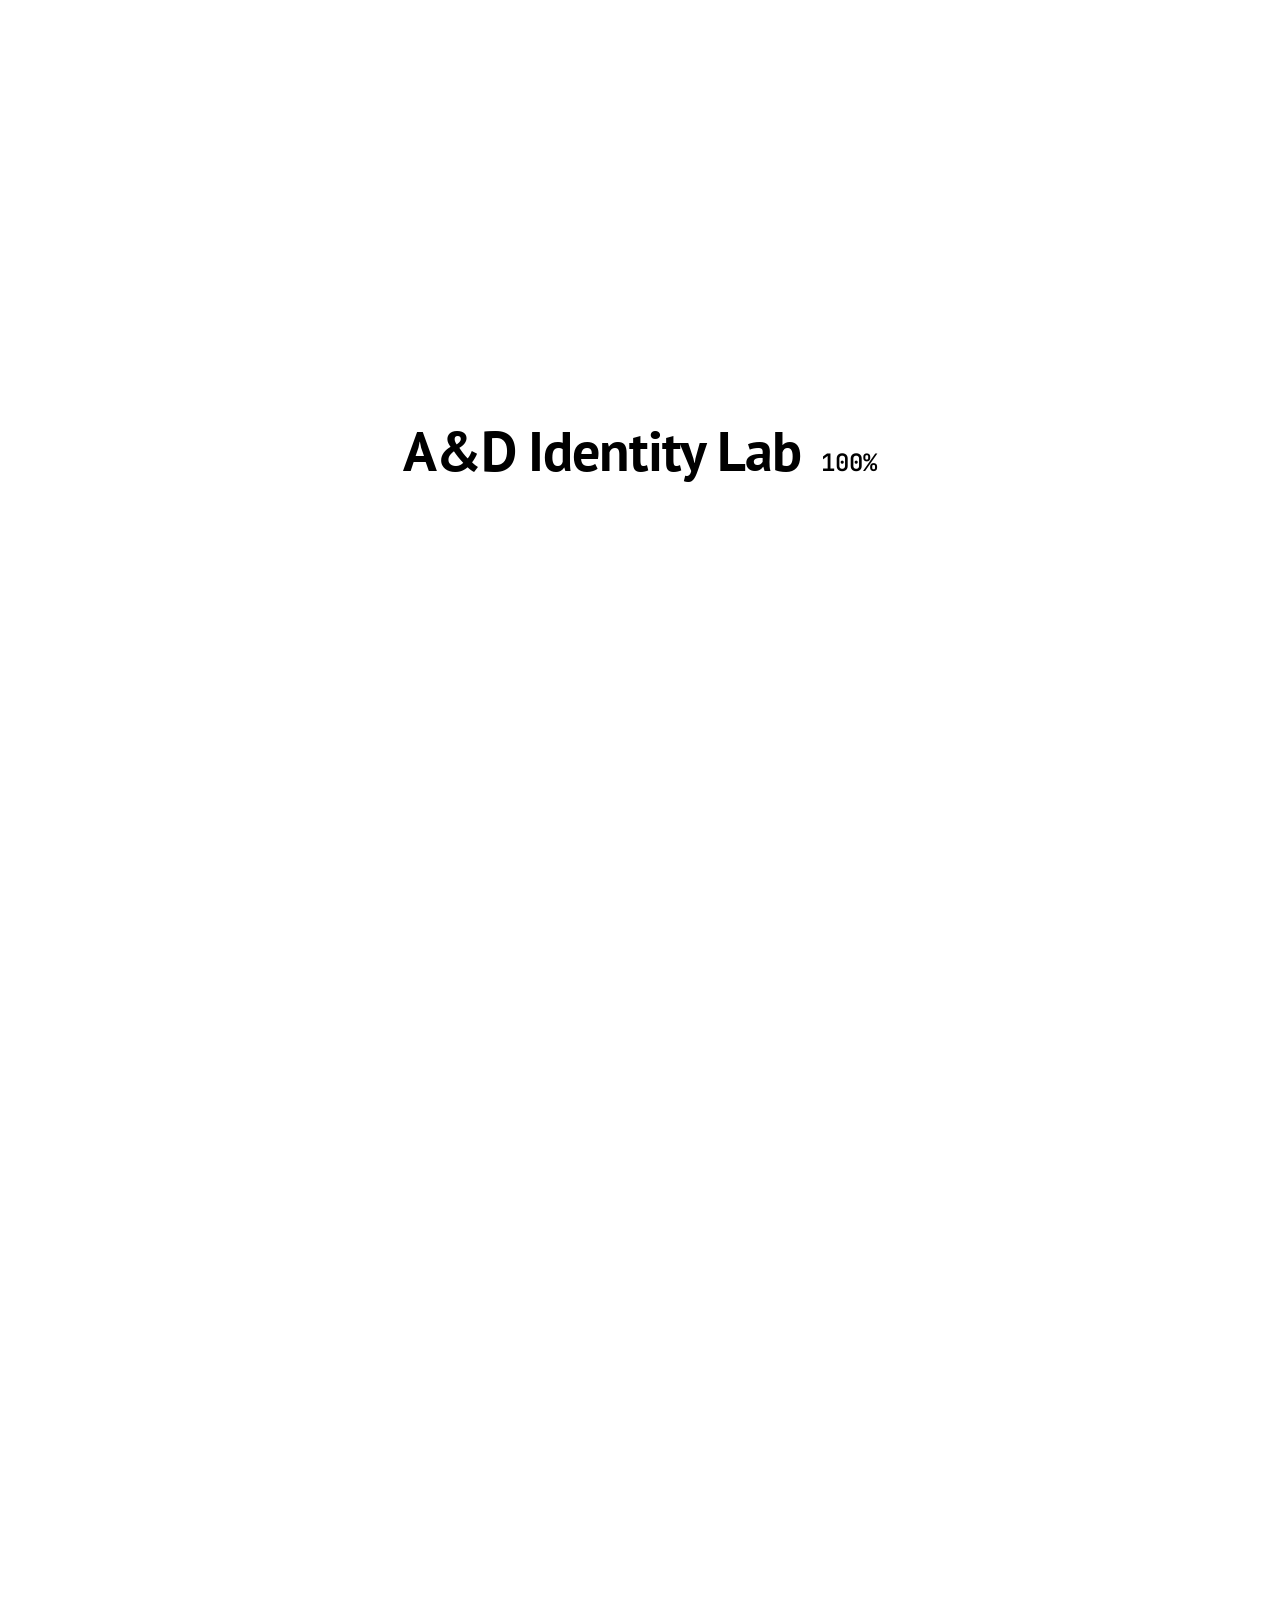
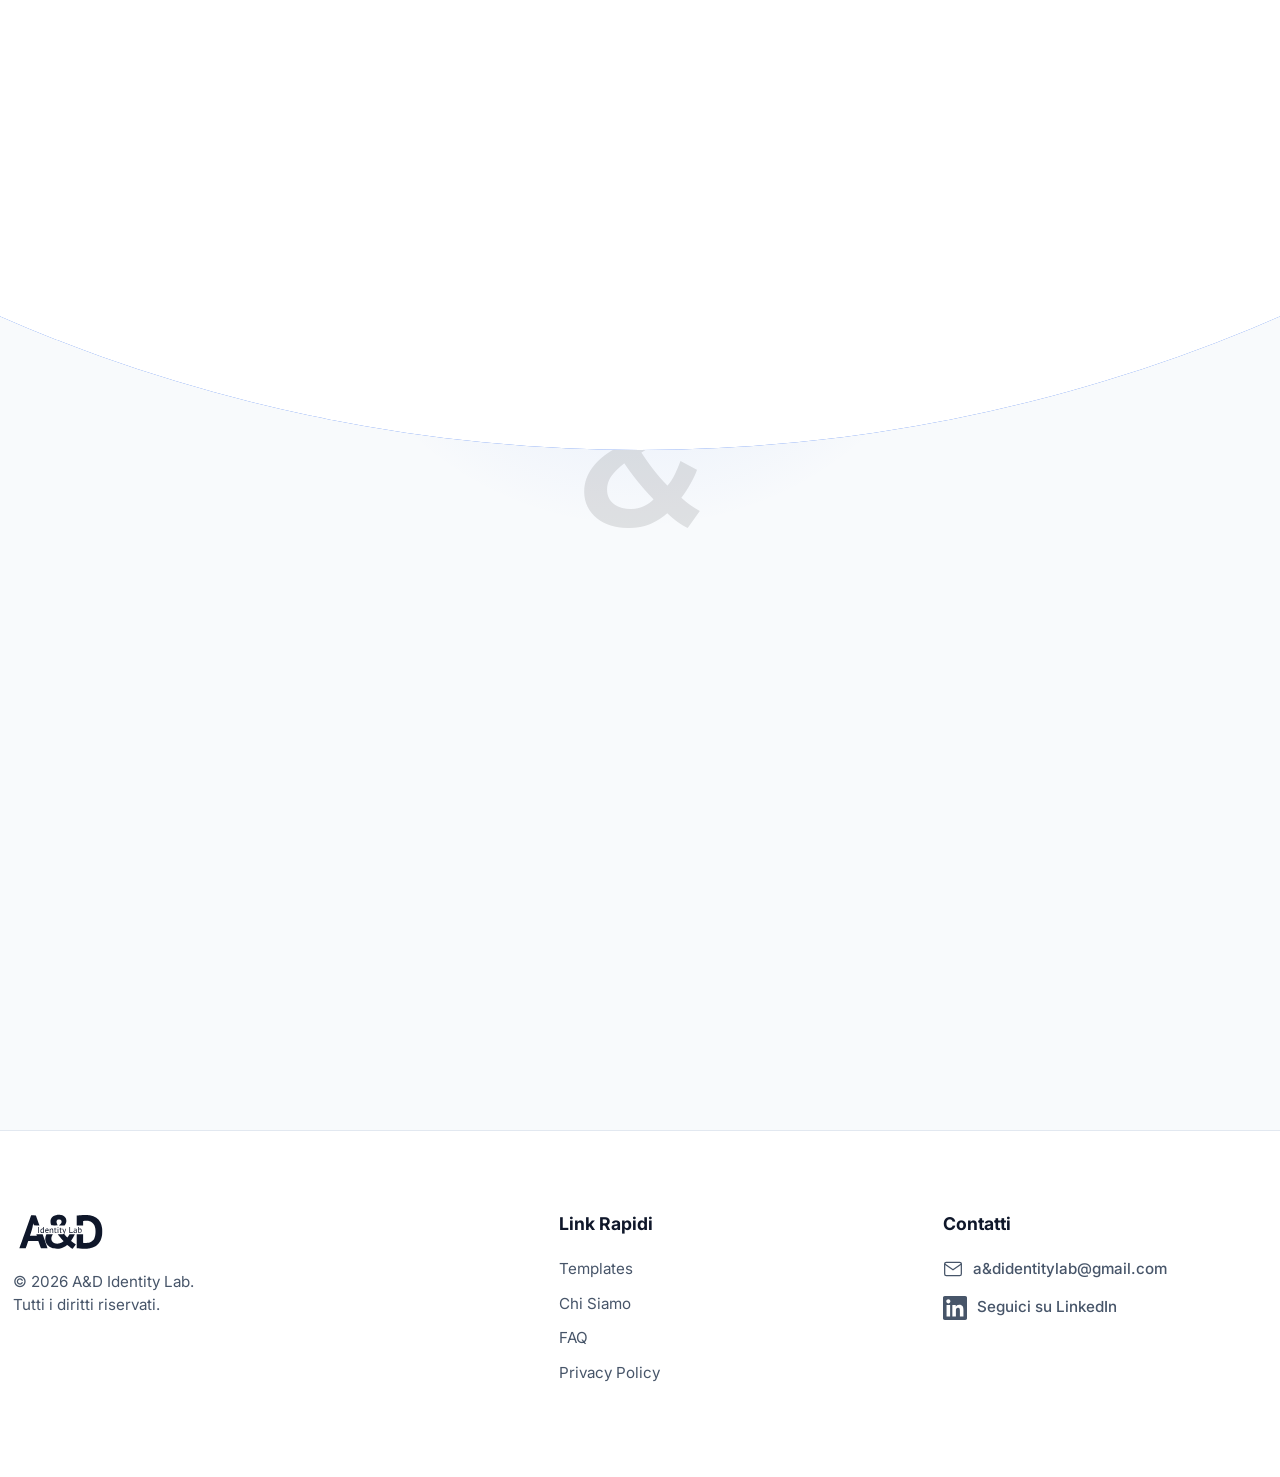
==== commit 91721ce9: "pagine in inglese" ====
--- a/chisiamo.html
+++ b/chisiamo.html
@@ -14,337 +14,8 @@
   <link href="https://fonts.googleapis.com/css2?family=JetBrains+Mono:wght@400;600&display=swap" rel="stylesheet">
   <link href="https://api.fontshare.com/v2/css?f[]=clash-display@400,500,600,700&display=swap" rel="stylesheet">
 
-  <style>
-    /* --- RESET & VARIABLES ESATTE DELL'INDEX --- */
-    :root {
-      --bg-color: #F8FAFC;
-      --surface-color: #FFFFFF;
-      --text-color: #0F172A;
-      --secondary-text: #475569;
-      --accent-color: #2563EB;
-      --border-color: #E2E8F0;
+  <link rel="stylesheet" href="css/chisiamo_styles.css">
 
-      --font-main: 'Inter', sans-serif;
-      --font-logo: 'PT Sans', sans-serif;
-      --font-tech: 'JetBrains Mono', monospace;
-      --font-hero: 'Clash Display', sans-serif;
-
-      --header-height: 100px;
-    }
-
-    * { margin: 0; padding: 0; box-sizing: border-box; }
-    html { scroll-behavior: smooth; }
-
-    body { width: 100%; overflow-x: hidden; background-color: var(--bg-color); color: var(--text-color); font-family: var(--font-main); line-height: 1.5; cursor: default; }
-    body.is-loading { overflow: hidden; height: 100%; position: fixed; width: 100%; top: 0; left: 0; }
-
-    ::-webkit-scrollbar { display: none; }
-    html { -ms-overflow-style: none; scrollbar-width: none; }
-    a { text-decoration: none; color: inherit; transition: color 0.3s; }
-    ul { list-style: none; }
-
-    .logo-svg {
-      height: 180px;
-      width: auto;
-      display: block;
-      transition: color 0.3s ease;
-      margin-left: -45px;
-    }
-    /* Correzione spazio vuoto sotto il logo nel footer */
-    .logo-footer {
-      margin-bottom: -70px;
-      margin-top: -70px;
-    }
-
-    /* --- INTRO PRELOADER --- */
-    #intro-preloader { position: fixed; top: 0; left: 0; right: 0; bottom: 0; z-index: 10000; display: flex; justify-content: center; align-items: center; overflow: hidden; }
-    .layer-blue { position: fixed; top: 50%; left: 50%; width: 250vmax; height: 250vmax; background-color: var(--accent-color); border-radius: 50%; transform: translate(-50%, -50%); z-index: 10001; will-change: width, height; }
-    .layer-white { position: fixed; top: 50%; left: 50%; width: 250vmax; height: 250vmax; background-color: #ffffff; border-radius: 50%; transform: translate(-50%, -50%); z-index: 10002; display: flex; justify-content: center; align-items: center; will-change: width, height; }
-    .layer-white.collapse { transition: width 1s cubic-bezier(0.77, 0, 0.175, 1), height 1s cubic-bezier(0.77, 0, 0.175, 1); width: 0vw; height: 0vw; }
-    .layer-blue.collapse { transition: width 1s cubic-bezier(0.77, 0, 0.175, 1), height 1s cubic-bezier(0.77, 0, 0.175, 1); width: 0vw; height: 0vw; }
-    .intro-content { display: flex; align-items: baseline; gap: 20px; z-index: 10010; transition: opacity 0.3s ease, transform 0.3s ease; }
-    .intro-logo-text { font-family: var(--font-logo); font-size: clamp(1.8rem, 5vw, 3.5rem); font-weight: 700; color: #000; letter-spacing: -1px; }
-    .intro-counter { font-family: var(--font-tech); font-size: clamp(1rem, 3vw, 1.5rem); color: #000; font-weight: 600; }
-
-    /* --- LAYERS E HEADER --- */
-    .container { width: 98%; max-width: 1400px; margin: 0 auto; height: 100%; position: relative; z-index: 1; }
-    header { height: var(--header-height); position: fixed; width: 100%; top: 0; z-index: 9999; transition: transform 0.8s cubic-bezier(0.25, 1, 0.5, 1); color: var(--text-color); }
-    header.header-hidden { transform: translateY(-100%); }
-    nav { display: flex; justify-content: space-between; align-items: center; height: 100%; position: relative; }
-    header.over-blue .logo { color: #FFFFFF; transition: color 0.3s ease; }
-    header.over-blue .nav-item a { color: #FFFFFF; transition: color 0.3s ease; }
-    header.over-blue .nav-item a span.hover-text { color: var(--text-color); }
-    header.over-blue .menu-toggle span { background-color: #FFFFFF; transition: background-color 0.3s ease; }
-
-    .logo { font-family: var(--font-logo); font-size: 2.5rem; font-weight: 700; letter-spacing: -1px; line-height: 1; text-transform: uppercase; opacity: 0; position: relative; z-index: 1001; }
-    .nav-links { position: absolute; left: 50%; transform: translateX(-50%); display: flex; gap: 60px; opacity: 0; z-index: 1001; }
-    .nav-item { position: relative; height: 24px; overflow: hidden; cursor: pointer; }
-    .nav-item a { display: block; font-size: 0.95rem; font-weight: 600; text-transform: uppercase; letter-spacing: 1px; transition: transform 0.4s cubic-bezier(0.77, 0, 0.175, 1); }
-    .nav-item a span { display: block; height: 24px; line-height: 24px; }
-    .nav-item a span.hover-text { color: var(--accent-color); }
-    .nav-item:hover a { transform: translateY(-24px); }
-    .desktop-spacer { width: 60px; display: block; }
-    .nav-item.active-nav a { transform: translateY(0) !important; cursor: default; }
-
-    /* --- MOBILE MENU --- */
-    .menu-toggle { display: none; flex-direction: column; justify-content: space-between; width: 30px; height: 14px; cursor: pointer; z-index: 2002; }
-    .menu-toggle span { display: block; width: 100%; height: 2px; background-color: var(--text-color); transition: all 0.3s ease; }
-    .menu-toggle.active span:nth-child(1) { transform: translateY(6px) rotate(45deg); background-color: var(--text-color); }
-    .menu-toggle.active span:nth-child(2) { opacity: 0; transform: translateX(-10px); }
-    .menu-toggle.active span:nth-child(3) { transform: translateY(-6px) rotate(-45deg); background-color: var(--text-color); }
-
-    .menu-ripple { position: fixed; top: 0; left: 0; width: 100%; height: 100vh; clip-path: circle(0% at 100% 0%); pointer-events: none; transition: clip-path 0.7s cubic-bezier(0.8, 0, 0.2, 1); }
-    .ripple-white-menu { background-color: #000000; z-index: 1998; }
-    .ripple-blue-menu { background-color: var(--accent-color); z-index: 1999; }
-    .mobile-menu-overlay { position: fixed; top: 0; left: 0; width: 100%; height: 100vh; background-color: var(--bg-color); z-index: 2000; display: flex; flex-direction: column; justify-content: center; align-items: center; clip-path: circle(0% at 100% 0%); transition: clip-path 0.7s cubic-bezier(0.8, 0, 0.2, 1); pointer-events: none; }
-    .ripple-white-menu.active { clip-path: circle(150% at 100% 0%); transition-delay: 0s; }
-    .ripple-blue-menu.active { clip-path: circle(150% at 100% 0%); transition-delay: 0.1s; }
-    .mobile-menu-overlay.active { clip-path: circle(150% at 100% 0%); transition-delay: 0.2s; pointer-events: all; }
-    .mobile-menu-overlay:not(.active) { transition-delay: 0s; }
-    .ripple-blue-menu:not(.active) { transition-delay: 0.1s; }
-    .ripple-white-menu:not(.active) { transition-delay: 0.2s; }
-    .mobile-nav-list { text-align: center; }
-    .mobile-nav-item { margin: 25px 0; overflow: hidden; }
-    .mobile-nav-link { display: block; font-size: 2.5rem; font-weight: 800; color: var(--text-color); text-transform: uppercase; letter-spacing: -1px; transform: translateY(100%); opacity: 0; transition: transform 0.5s ease, opacity 0.5s ease; }
-    .mobile-menu-overlay.active .mobile-nav-item:nth-child(1) .mobile-nav-link { transition-delay: 0.4s; transform: translateY(0); opacity: 1; }
-    .mobile-menu-overlay.active .mobile-nav-item:nth-child(2) .mobile-nav-link { transition-delay: 0.5s; transform: translateY(0); opacity: 1; }
-    .mobile-menu-overlay.active .mobile-nav-item:nth-child(3) .mobile-nav-link { transition-delay: 0.6s; transform: translateY(0); opacity: 1; }
-    .mobile-menu-overlay.active .mobile-nav-item:nth-child(4) .mobile-nav-link { transition-delay: 0.6s; transform: translateY(0); opacity: 1; }
-
-
-    /* --- ANIMAZIONI DI PARTENZA (HEADER E TESTI) --- */
-    body.start-animations .logo { animation: dropStraight 0.8s ease-out forwards; }
-    body.start-animations .nav-links { animation: fadeDownCenter 0.8s ease-out 0.2s forwards; }
-    @keyframes dropStraight { from { opacity: 0; transform: translateY(-20px); } to { opacity: 1; transform: translateY(0); } }
-    @keyframes fadeDownCenter { from { opacity: 0; transform: translateY(-20px) translateX(-50%); } to { opacity: 1; transform: translateY(0) translateX(-50%); } }
-
-    /* ========================================================================= */
-    /* --- NUOVO EFFETTO TEXT REVEAL (RISE UP) --- */
-    /* ========================================================================= */
-    .line-mask {
-      display: block;
-      overflow: hidden; /* Taglia tutto ciò che esce da questo contenitore */
-      padding-bottom: 0.15em; /* Previene il taglio delle lettere basse come la 'g' o 'p' */
-      margin-bottom: -0.15em;
-    }
-
-    .rise-text {
-      display: inline-block;
-      color: var(--text-color);
-      transform: translateY(115%); /* Parte completamente nascosto sotto la maschera */
-      opacity: 0;
-    }
-
-    body.start-animations .rise-text {
-      animation: riseUp 1.3s cubic-bezier(0.165, 0.84, 0.44, 1) forwards;
-    }
-
-    /* Aggiungiamo i delay per l'effetto a cascata dopo che il preloader scompare */
-    body.start-animations .delay-1 { animation-delay: 1.1s; }
-    body.start-animations .delay-2 { animation-delay: 1.4s; }
-
-    @keyframes riseUp {
-      0% { transform: translateY(115%); opacity: 1; } /* L'opacity 1 serve a farlo comparire solo mentre sale */
-      100% { transform: translateY(0); opacity: 1; }
-    }
-
-    /* --- ELEMENTI "REVEALED" --- */
-    .revealed-element {
-      opacity: 0;
-      transform: translateY(40px);
-      transition: opacity 0.8s ease, transform 0.8s cubic-bezier(0.175, 0.885, 0.32, 1.275);
-    }
-    .revealed-element.revealed { opacity: 1; transform: translateY(0); }
-
-    /* --- STILI SPECIFICI PAGINA CHI SIAMO --- */
-    .content-scroller { position: relative; z-index: 20; background-color: var(--bg-color); padding-top: 150px; min-height: 100vh; }
-
-    .manifesto-hero { padding: 40px 0 60px 0; }
-
-    .manifesto-title {
-      font-family: var(--font-hero);
-      font-size: clamp(4rem, 9vw, 12rem);
-      line-height: 0.95;
-      font-weight: 600;
-      letter-spacing: -0.02em;
-      margin-bottom: 1.5rem;
-      display: flex;
-      flex-direction: column;
-      transform: scaleY(1.15);
-      transform-origin: left bottom;
-    }
-
-    .manifesto-body {
-      max-width: 900px;
-      font-size: clamp(1.2rem, 2vw, 1.6rem);
-      line-height: 1.6;
-      color: var(--secondary-text);
-      font-weight: 400;
-      margin-bottom: 80px;
-    }
-    .manifesto-body strong { color: var(--text-color); font-weight: 600; }
-
-    /* --- PREMIUM SEPARATOR --- */
-    .premium-separator {
-      width: 100%;
-      height: 1px;
-      background: linear-gradient(90deg, transparent, rgba(37, 99, 235, 0.3), rgba(37, 99, 235, 0.8), rgba(37, 99, 235, 0.3), transparent);
-      position: relative;
-      z-index: 10;
-    }
-
-    /* --- LE DUE ANIME (FOUNDERS) --- */
-    .founders-section {
-      padding: 80px 0 100px 0;
-      position: relative; /* Fondamentale per contenere il bagliore */
-      overflow: hidden;
-    }
-
-    /* IL SEGRETO APPLE: Il bagliore sfumato dietro le card che verrà sfocato dal vetro */
-    .founders-section::before {
-      content: '';
-      position: absolute;
-      top: 40%;
-      left: 50%;
-      transform: translate(-50%, -50%);
-      width: 800px;
-      height: 800px;
-      background: radial-gradient(circle, rgba(37, 99, 235, 0.15) 0%, transparent 60%);
-      z-index: 0;
-      pointer-events: none;
-    }
-
-    .founders-grid {
-      display: flex;
-      flex-direction: column;
-      align-items: center;
-      gap: 50px;
-      margin-top: 50px;
-      position: relative;
-      z-index: 2;
-    }
-
-    /* 1. IL WRAPPER CHE CONTIENE ENTRAMBE LE CARD */
-    .founder-wrapper {
-      position: relative;
-      width: 100%;
-      max-width: 1000px;
-    }
-
-    /* 2. LA CARD AZZURRA SFASATA (DIETRO) */
-    .founder-offset-card {
-      position: absolute;
-      top: 25px;
-      left: -20px;
-      width: 100%;
-      height: 100%;
-      background: linear-gradient(135deg, var(--accent-color), #00C6FF);
-      border-radius: 30px;
-      z-index: 0;
-
-      /* FLUIDITÀ: usiamo will-change e un easing più morbido, togliendo l'eccesso di attrito elastico */
-      transition: transform 0.6s cubic-bezier(0.25, 1, 0.5, 1);
-      will-change: transform;
-    }
-
-    /* Invertiamo lo sfasamento per la seconda card (Davide) per dare dinamismo al design */
-    div:nth-child(3) > .founder-offset-card {
-      left: 20px;
-      background: linear-gradient(225deg, var(--accent-color), #00C6FF);
-    }
-
-    /* 3. LA CARD DI VETRO PRINCIPALE (DAVANTI) */
-    .founder-card {
-      /* VETRO PIÙ TRASPARENTE E CRISTALLINO (Opacità passata da 0.65 a 0.35) */
-      background: rgba(255, 255, 255, 0.35);
-
-      backdrop-filter: blur(3px) saturate(180%);
-      -webkit-backdrop-filter: blur(3px) saturate(180%);
-
-      border: 1px solid rgba(255, 255, 255, 0.6); /* Bordo ammorbidito */
-      padding: 60px;
-      border-radius: 30px;
-      position: relative;
-      overflow: hidden;
-      box-shadow:
-        inset 0 1px 0 rgba(255, 255, 255, 0.8),
-        0 25px 50px -12px rgba(15, 23, 42, 0.08);
-      z-index: 1;
-
-      /* FLUIDITÀ: allineata alla card posteriore */
-      transition: transform 0.6s cubic-bezier(0.25, 1, 0.5, 1);
-      will-change: transform;
-    }
-
-    /* ANIMAZIONE HOVER INTERATTIVA (Effetto separazione 3D) */
-    /* Ridotto leggermente il movimento (da 8px a 6px) per renderlo meno aggressivo e più elegante */
-    .founder-wrapper:hover .founder-card { transform: translateY(-6px) translateX(4px); }
-    .founder-wrapper:hover .founder-offset-card { transform: translateY(4px) translateX(-4px); }
-
-    div:nth-child(3):hover .founder-card { transform: translateY(-6px) translateX(-4px); }
-    div:nth-child(3):hover .founder-offset-card { transform: translateY(4px) translateX(4px); }
-
-    /* Decoro Blueprint (alleggerito in opacità) */
-    .founder-card::before {
-      content: ''; position: absolute; top: 0; right: 0; width: 150px; height: 150px;
-      background-image: linear-gradient(rgba(37,99,235,0.08) 1px, transparent 1px), linear-gradient(90deg, rgba(37,99,235,0.08) 1px, transparent 1px);
-      background-size: 20px 20px; border-bottom-left-radius: 100%; z-index: 0; pointer-events: none;
-    }
-    .founder-role { font-family: var(--font-tech); font-size: 0.85rem; color: var(--accent-color); font-weight: 800; text-transform: uppercase; letter-spacing: 1px; margin-bottom: 15px; position: relative; z-index: 1; }
-    .founder-name { font-family: var(--font-logo); font-size: 3.5rem; font-weight: 600; color: var(--text-color); margin-bottom: 30px; letter-spacing: -1px; position: relative; z-index: 1; }
-
-    .founder-desc {font-weight: 600; font-size: 1.1rem; color: var(--text-color) ; line-height: 1.6; position: relative; z-index: 1; }
-
-    /* LE MEGA VIRGOLETTE */
-    .founder-desc::before {
-      content: '“';
-      display: block;
-      font-family: Georgia, serif;
-      font-size: 6.5rem;
-      color: ghostwhite;
-      opacity: 0.5;
-      line-height: 0.2;
-      margin-top: 25px;
-      margin-left: -5px;
-      font-weight: 700;
-    }
-
-    /* LA "E COMMERCIALE" GIGANTE */
-    .giant-ampersand {
-      font-family: var(--font-logo);
-      font-size: clamp(8rem, 14vw, 11rem);
-      color: black;
-      opacity: 0.1;
-      font-weight: 600;
-      line-height: 1;
-      margin: 10px 0;
-    }
-    /* --- FOOTER --- */
-    footer { padding: 80px 0; border-top: 1px solid var(--border-color); background-color: #ffffff; position: relative; z-index: 10; font-size: 0.95rem; color: var(--secondary-text); }
-    .footer-grid { display: grid; grid-template-columns: 1.5fr 1fr 1fr; gap: 60px; }
-    .footer-col h4 { color: var(--text-color); font-size: 1.1rem; margin-bottom: 20px; font-weight: 700; }
-    .footer-col .logo { color: var(--text-color); }
-    .footer-col ul li { margin-bottom: 12px; }
-    .footer-col ul li a:hover { color: var(--accent-color); font-weight: 500;}
-    .contact-item { display: flex; align-items: center; gap: 10px; margin-bottom: 15px; color: var(--secondary-text); transition: 0.3s; font-weight: 500;}
-    .contact-item:hover { color: var(--accent-color); }
-    .contact-item svg { width: 20px; height: 20px; stroke-width: 1.5; }
-    .social-link svg { fill: currentColor; width: 24px; height: 24px; }
-
-    @media (max-width: 1024px) {
-      .container { padding: 0 20px;}
-      .content-scroller { padding-top: 120px; }
-      .manifesto-title { font-size: 3.2rem; }
-      .manifesto-body { font-size: 1.15rem; margin-bottom: 40px; }
-      .founders-grid { grid-template-columns: 1fr; }
-      .founder-card { padding: 35px; }
-      .nav-links, .desktop-spacer { display: none; }
-      .menu-toggle { display: flex; }
-      .footer-grid { grid-template-columns: 1fr; gap: 40px; }
-      .founder-offset-card { top: 15px; left: -10px; }
-      div:nth-child(3) > .founder-offset-card { left: 10px; }
-    }
-  </style>
 </head>
 <body class="is-loading">
 
@@ -366,6 +37,13 @@
     <li class="mobile-nav-item"><a href="progetti.html" class="mobile-nav-link">Templates</a></li>
     <li class="mobile-nav-item"><a href="chi-siamo.html" class="mobile-nav-link" style="color: var(--accent-color);">Chi Siamo</a></li>
     <li class="mobile-nav-item"><a href="faq.html" class="mobile-nav-link">FAQ</a></li>
+
+    <li class="mobile-nav-item mobile-lang-switch" style="margin-top: 50px;">
+      <a href="chisiam_en.html" class="mobile-nav-link" style="font-size: 1.5rem; color: var(--accent-color); display: flex; align-items: center; justify-content: center; gap: 8px;">
+        <svg width="24" height="24" viewBox="0 0 24 24" fill="none" stroke="currentColor" stroke-width="2" stroke-linecap="round" stroke-linejoin="round"><circle cx="12" cy="12" r="10"></circle><line x1="2" y1="12" x2="22" y2="12"></line><path d="M12 2a15.3 15.3 0 0 1 4 10 15.3 15.3 0 0 1-4 10 15.3 15.3 0 0 1-4-10 15.3 15.3 0 0 1 4-10z"></path></svg>
+        EN
+      </a>
+    </li>
   </ul>
 </div>
 
@@ -393,10 +71,16 @@
           </g>
         </svg>
       </a>
-      <ul class="nav-links">
+      <ul class="nav-links" style="align-items: center;">
         <li class="nav-item"><a href="progetti.html"><span>Templates</span><span class="hover-text">Templates</span></a></li>
         <li class="nav-item active-nav"><a href="chi-siamo.html" style="color:var(--accent-color);"><span>Chi Siamo</span><span class="hover-text" style="color:var(--accent-color);">Chi Siamo</span></a></li>
         <li class="nav-item"><a href="faq.html"><span>FAQ</span><span class="hover-text">FAQ</span></a></li>
+        <li class="lang-switch-container">
+          <a href="chisiamo_en.html" class="lang-switch-btn">
+            <svg width="14" height="14" viewBox="0 0 24 24" fill="none" stroke="currentColor" stroke-width="2" stroke-linecap="round" stroke-linejoin="round"><circle cx="12" cy="12" r="10"></circle><line x1="2" y1="12" x2="22" y2="12"></line><path d="M12 2a15.3 15.3 0 0 1 4 10 15.3 15.3 0 0 1-4 10 15.3 15.3 0 0 1-4-10 15.3 15.3 0 0 1 4-10z"></path></svg>
+            EN
+          </a>
+        </li>
       </ul>
       <div class="desktop-spacer"></div>
       <div class="menu-toggle"><span></span><span></span><span></span></div>
@@ -504,101 +188,6 @@
   </footer>
 </div>
 
-<script>
-  // --- LOGICA PRELOADER ---
-  document.addEventListener('DOMContentLoaded', () => {
-    const preloader = document.getElementById('intro-preloader');
-    const introContent = document.querySelector('.intro-content');
-    const counterEl = document.querySelector('.intro-counter');
-    const layerWhite = document.querySelector('.layer-white');
-    const layerBlue = document.querySelector('.layer-blue');
-
-    const isFirstVisit = !sessionStorage.getItem('ad_visited');
-    sessionStorage.setItem('ad_visited', 'true');
-
-    if (isFirstVisit) {
-      let progress = 0;
-      const interval = setInterval(() => {
-        progress += Math.floor(Math.random() * 12) + 3;
-        if (progress >= 100) {
-          progress = 100;
-          clearInterval(interval);
-          counterEl.innerText = progress + '%';
-          setTimeout(triggerImplosion, 300);
-        } else {
-          counterEl.innerText = progress + '%';
-        }
-      }, 70);
-    } else {
-      introContent.style.display = 'none';
-      setTimeout(triggerImplosion, 50);
-    }
-
-    function triggerImplosion() {
-      if(isFirstVisit) {
-        introContent.style.opacity = '0';
-        introContent.style.transform = 'translateY(-10px)';
-      }
-      const delayCollasso = isFirstVisit ? 300 : 0;
-      setTimeout(() => {
-        document.body.classList.remove('is-loading');
-        document.body.classList.add('start-animations');
-        layerWhite.classList.add('collapse');
-        setTimeout(() => {
-          layerBlue.classList.add('collapse');
-          setTimeout(() => { preloader.remove(); }, 1000);
-        }, 300);
-      }, delayCollasso);
-    }
-  });
-
-  // --- LOGICA INTERSECTION OBSERVER ---
-  document.addEventListener('DOMContentLoaded', () => {
-    const observer = new IntersectionObserver((entries) => {
-      entries.forEach(entry => {
-        if (entry.isIntersecting) {
-          entry.target.classList.add('revealed');
-          observer.unobserve(entry.target);
-        }
-      });
-    }, { threshold: 0.15, rootMargin: "0px 0px -50px 0px" });
-
-    document.querySelectorAll('.revealed-element').forEach(item => observer.observe(item));
-
-    // --- MOBILE MENU LOGIC ---
-    const menuToggle = document.querySelector('.menu-toggle');
-    const menuOverlay = document.querySelector('.mobile-menu-overlay');
-    const rippleWhiteMenu = document.querySelector('.ripple-white-menu');
-    const rippleBlueMenu = document.querySelector('.ripple-blue-menu');
-    const body = document.body;
-
-    function toggleMenu() {
-      menuToggle.classList.toggle('active');
-      rippleWhiteMenu.classList.toggle('active');
-      rippleBlueMenu.classList.toggle('active');
-      menuOverlay.classList.toggle('active');
-      body.style.overflow = menuOverlay.classList.contains('active') ? 'hidden' : 'auto';
-    }
-
-    menuToggle.addEventListener('click', toggleMenu);
-    document.querySelectorAll('.mobile-nav-link').forEach(l => l.addEventListener('click', toggleMenu));
-
-    // --- HEADER SCROLL LOGIC ---
-    let lastScrollTop = 0;
-    const header = document.querySelector('header');
-    window.addEventListener('scroll', () => {
-      requestAnimationFrame(() => {
-        let scrollY = window.pageYOffset || document.documentElement.scrollTop;
-        if (scrollY > lastScrollTop && scrollY > 100) {
-          header.classList.add('header-hidden');
-        } else {
-          header.classList.remove('header-hidden');
-        }
-        lastScrollTop = scrollY <= 0 ? 0 : scrollY;
-      });
-    });
-  });
-</script>
-
+<script src="js/chisiamo.js"></script>
 </body>
 </html>
--- a/css/chisiamo_styles.css
+++ b/css/chisiamo_styles.css
@@ -0,0 +1,377 @@
+
+  /* --- RESET & VARIABLES ESATTE DELL'INDEX --- */
+:root {
+  --bg-color: #F8FAFC;
+  --surface-color: #FFFFFF;
+  --text-color: #0F172A;
+  --secondary-text: #475569;
+  --accent-color: #2563EB;
+  --border-color: #E2E8F0;
+
+  --font-main: 'Inter', sans-serif;
+  --font-logo: 'PT Sans', sans-serif;
+  --font-tech: 'JetBrains Mono', monospace;
+  --font-hero: 'Clash Display', sans-serif;
+
+  --header-height: 100px;
+}
+
+* { margin: 0; padding: 0; box-sizing: border-box; }
+html { scroll-behavior: smooth; }
+
+body { width: 100%; overflow-x: hidden; background-color: var(--bg-color); color: var(--text-color); font-family: var(--font-main); line-height: 1.5; cursor: default; }
+body.is-loading { overflow: hidden; height: 100%; position: fixed; width: 100%; top: 0; left: 0; }
+
+::-webkit-scrollbar { display: none; }
+html { -ms-overflow-style: none; scrollbar-width: none; }
+a { text-decoration: none; color: inherit; transition: color 0.3s; }
+ul { list-style: none; }
+
+.logo-svg {
+  height: 180px;
+  width: auto;
+  display: block;
+  transition: color 0.3s ease;
+  margin-left: -45px;
+}
+/* Correzione spazio vuoto sotto il logo nel footer */
+.logo-footer {
+  margin-bottom: -70px;
+  margin-top: -70px;
+}
+
+/* --- INTRO PRELOADER --- */
+#intro-preloader { position: fixed; top: 0; left: 0; right: 0; bottom: 0; z-index: 10000; display: flex; justify-content: center; align-items: center; overflow: hidden; }
+.layer-blue { position: fixed; top: 50%; left: 50%; width: 250vmax; height: 250vmax; background-color: var(--accent-color); border-radius: 50%; transform: translate(-50%, -50%); z-index: 10001; will-change: width, height; }
+.layer-white { position: fixed; top: 50%; left: 50%; width: 250vmax; height: 250vmax; background-color: #ffffff; border-radius: 50%; transform: translate(-50%, -50%); z-index: 10002; display: flex; justify-content: center; align-items: center; will-change: width, height; }
+.layer-white.collapse { transition: width 1s cubic-bezier(0.77, 0, 0.175, 1), height 1s cubic-bezier(0.77, 0, 0.175, 1); width: 0vw; height: 0vw; }
+.layer-blue.collapse { transition: width 1s cubic-bezier(0.77, 0, 0.175, 1), height 1s cubic-bezier(0.77, 0, 0.175, 1); width: 0vw; height: 0vw; }
+.intro-content { display: flex; align-items: baseline; gap: 20px; z-index: 10010; transition: opacity 0.3s ease, transform 0.3s ease; }
+.intro-logo-text { font-family: var(--font-logo); font-size: clamp(1.8rem, 5vw, 3.5rem); font-weight: 700; color: #000; letter-spacing: -1px; }
+.intro-counter { font-family: var(--font-tech); font-size: clamp(1rem, 3vw, 1.5rem); color: #000; font-weight: 600; }
+
+/* --- LAYERS E HEADER --- */
+.container { width: 98%; max-width: 1400px; margin: 0 auto; height: 100%; position: relative; z-index: 1; }
+header { height: var(--header-height); position: fixed; width: 100%; top: 0; z-index: 9999; transition: transform 0.8s cubic-bezier(0.25, 1, 0.5, 1); color: var(--text-color); }
+header.header-hidden { transform: translateY(-100%); }
+nav { display: flex; justify-content: space-between; align-items: center; height: 100%; position: relative; }
+header.over-blue .logo { color: #FFFFFF; transition: color 0.3s ease; }
+header.over-blue .nav-item a { color: #FFFFFF; transition: color 0.3s ease; }
+header.over-blue .nav-item a span.hover-text { color: var(--text-color); }
+header.over-blue .menu-toggle span { background-color: #FFFFFF; transition: background-color 0.3s ease; }
+
+.logo { font-family: var(--font-logo); font-size: 2.5rem; font-weight: 700; letter-spacing: -1px; line-height: 1; text-transform: uppercase; opacity: 0; position: relative; z-index: 1001; }
+.nav-links { position: absolute; left: 50%; transform: translateX(-50%); display: flex; gap: 60px; opacity: 0; z-index: 1001; }
+.nav-item { position: relative; height: 24px; overflow: hidden; cursor: pointer; }
+.nav-item a { display: block; font-size: 0.95rem; font-weight: 600; text-transform: uppercase; letter-spacing: 1px; transition: transform 0.4s cubic-bezier(0.77, 0, 0.175, 1); }
+.nav-item a span { display: block; height: 24px; line-height: 24px; }
+.nav-item a span.hover-text { color: var(--accent-color); }
+.nav-item:hover a { transform: translateY(-24px); }
+
+  /* --- BOTTONE LINGUA PREMIUM (DESKTOP) --- */
+  .lang-switch-container {
+    margin-left: 20px;
+  }
+
+  .lang-switch-btn {
+    display: flex;
+    align-items: center;
+    gap: 6px;
+    font-family: var(--font-tech);
+    font-size: 0.85rem;
+    font-weight: 700;
+    padding: 6px 14px;
+    border: 1px solid var(--border-color);
+    border-radius: 50px;
+    color: var(--text-color);
+    transition: all 0.4s cubic-bezier(0.25, 1, 0.5, 1); /* Transizione ultra-fluida */
+  }
+
+  /* --- EFFETTO VETRO HOVER BASE (Sfondo chiaro) --- */
+  .lang-switch-btn:hover {
+    background-color: rgba(37, 99, 235, 0.08);
+    backdrop-filter: blur(8px) saturate(150%);
+    -webkit-backdrop-filter: blur(8px) saturate(150%);
+    border-color: rgba(37, 99, 235, 0.3);
+    color: var(--accent-color);
+    transform: translateY(-2px);
+    box-shadow:
+      0 4px 10px rgba(37, 99, 235, 0.06),
+      inset 0 1px 2px rgba(255, 255, 255, 0.8);
+  }
+
+  /* --- EFFETTO VETRO HOVER BLU (Quando l'header scorre) --- */
+  header.over-blue .lang-switch-btn:hover {
+    background-color: rgba(255, 255, 255, 0.15); /* Bianco ghiaccio trasparente */
+    backdrop-filter: blur(8px) saturate(150%);
+    -webkit-backdrop-filter: blur(8px) saturate(150%);
+    border-color: rgba(255, 255, 255, 0.5);
+    color: #ffffff;
+    transform: translateY(-2px);
+    box-shadow:
+      0 8px 20px rgba(0, 0, 0, 0.1),
+      inset 0 1px 2px rgba(255, 255, 255, 0.3);
+  }
+
+
+.desktop-spacer { width: 60px; display: block; }
+.nav-item.active-nav a { transform: translateY(0) !important; cursor: default; }
+
+/* --- MOBILE MENU --- */
+.menu-toggle { display: none; flex-direction: column; justify-content: space-between; width: 30px; height: 14px; cursor: pointer; z-index: 2002; }
+.menu-toggle span { display: block; width: 100%; height: 2px; background-color: var(--text-color); transition: all 0.3s ease; }
+.menu-toggle.active span:nth-child(1) { transform: translateY(6px) rotate(45deg); background-color: var(--text-color); }
+.menu-toggle.active span:nth-child(2) { opacity: 0; transform: translateX(-10px); }
+.menu-toggle.active span:nth-child(3) { transform: translateY(-6px) rotate(-45deg); background-color: var(--text-color); }
+
+.menu-ripple { position: fixed; top: 0; left: 0; width: 100%; height: 100vh; clip-path: circle(0% at 100% 0%); pointer-events: none; transition: clip-path 0.7s cubic-bezier(0.8, 0, 0.2, 1); }
+.ripple-white-menu { background-color: #000000; z-index: 1998; }
+.ripple-blue-menu { background-color: var(--accent-color); z-index: 1999; }
+.mobile-menu-overlay { position: fixed; top: 0; left: 0; width: 100%; height: 100vh; background-color: var(--bg-color); z-index: 2000; display: flex; flex-direction: column; justify-content: center; align-items: center; clip-path: circle(0% at 100% 0%); transition: clip-path 0.7s cubic-bezier(0.8, 0, 0.2, 1); pointer-events: none; }
+.ripple-white-menu.active { clip-path: circle(150% at 100% 0%); transition-delay: 0s; }
+.ripple-blue-menu.active { clip-path: circle(150% at 100% 0%); transition-delay: 0.1s; }
+.mobile-menu-overlay.active { clip-path: circle(150% at 100% 0%); transition-delay: 0.2s; pointer-events: all; }
+.mobile-menu-overlay:not(.active) { transition-delay: 0s; }
+.ripple-blue-menu:not(.active) { transition-delay: 0.1s; }
+.ripple-white-menu:not(.active) { transition-delay: 0.2s; }
+.mobile-nav-list { text-align: center; }
+.mobile-nav-item { margin: 25px 0; overflow: hidden; }
+.mobile-nav-link { display: block; font-size: 2.5rem; font-weight: 800; color: var(--text-color); text-transform: uppercase; letter-spacing: -1px; transform: translateY(100%); opacity: 0; transition: transform 0.5s ease, opacity 0.5s ease; }
+.mobile-menu-overlay.active .mobile-nav-item:nth-child(1) .mobile-nav-link { transition-delay: 0.4s; transform: translateY(0); opacity: 1; }
+.mobile-menu-overlay.active .mobile-nav-item:nth-child(2) .mobile-nav-link { transition-delay: 0.5s; transform: translateY(0); opacity: 1; }
+.mobile-menu-overlay.active .mobile-nav-item:nth-child(3) .mobile-nav-link { transition-delay: 0.6s; transform: translateY(0); opacity: 1; }
+.mobile-menu-overlay.active .mobile-nav-item:nth-child(4) .mobile-nav-link { transition-delay: 0.6s; transform: translateY(0); opacity: 1; }
+
+
+/* --- ANIMAZIONI DI PARTENZA (HEADER E TESTI) --- */
+body.start-animations .logo { animation: dropStraight 0.8s ease-out forwards; }
+body.start-animations .nav-links { animation: fadeDownCenter 0.8s ease-out 0.2s forwards; }
+@keyframes dropStraight { from { opacity: 0; transform: translateY(-20px); } to { opacity: 1; transform: translateY(0); } }
+@keyframes fadeDownCenter { from { opacity: 0; transform: translateY(-20px) translateX(-50%); } to { opacity: 1; transform: translateY(0) translateX(-50%); } }
+
+/* ========================================================================= */
+/* --- NUOVO EFFETTO TEXT REVEAL (RISE UP) --- */
+/* ========================================================================= */
+.line-mask {
+  display: block;
+  overflow: hidden; /* Taglia tutto ciò che esce da questo contenitore */
+  padding-bottom: 0.15em; /* Previene il taglio delle lettere basse come la 'g' o 'p' */
+  margin-bottom: -0.15em;
+}
+
+.rise-text {
+  display: inline-block;
+  color: var(--text-color);
+  transform: translateY(115%); /* Parte completamente nascosto sotto la maschera */
+  opacity: 0;
+}
+
+body.start-animations .rise-text {
+  animation: riseUp 1.3s cubic-bezier(0.165, 0.84, 0.44, 1) forwards;
+}
+
+/* Aggiungiamo i delay per l'effetto a cascata dopo che il preloader scompare */
+body.start-animations .delay-1 { animation-delay: 1.1s; }
+body.start-animations .delay-2 { animation-delay: 1.4s; }
+
+@keyframes riseUp {
+  0% { transform: translateY(115%); opacity: 1; } /* L'opacity 1 serve a farlo comparire solo mentre sale */
+  100% { transform: translateY(0); opacity: 1; }
+}
+
+/* --- ELEMENTI "REVEALED" --- */
+.revealed-element {
+  opacity: 0;
+  transform: translateY(40px);
+  transition: opacity 0.8s ease, transform 0.8s cubic-bezier(0.175, 0.885, 0.32, 1.275);
+}
+.revealed-element.revealed { opacity: 1; transform: translateY(0); }
+
+/* --- STILI SPECIFICI PAGINA CHI SIAMO --- */
+.content-scroller { position: relative; z-index: 20; background-color: var(--bg-color); padding-top: 150px; min-height: 100vh; }
+
+.manifesto-hero { padding: 40px 0 60px 0; }
+
+.manifesto-title {
+  font-family: var(--font-hero);
+  font-size: clamp(4rem, 9vw, 12rem);
+  line-height: 0.95;
+  font-weight: 600;
+  letter-spacing: -0.02em;
+  margin-bottom: 1.5rem;
+  display: flex;
+  flex-direction: column;
+  transform: scaleY(1.15);
+  transform-origin: left bottom;
+}
+
+.manifesto-body {
+  max-width: 900px;
+  font-size: clamp(1.2rem, 2vw, 1.6rem);
+  line-height: 1.6;
+  color: var(--secondary-text);
+  font-weight: 400;
+  margin-bottom: 80px;
+}
+.manifesto-body strong { color: var(--text-color); font-weight: 600; }
+
+/* --- PREMIUM SEPARATOR --- */
+.premium-separator {
+  width: 100%;
+  height: 1px;
+  background: linear-gradient(90deg, transparent, rgba(37, 99, 235, 0.3), rgba(37, 99, 235, 0.8), rgba(37, 99, 235, 0.3), transparent);
+  position: relative;
+  z-index: 10;
+}
+
+/* --- LE DUE ANIME (FOUNDERS) --- */
+.founders-section {
+  padding: 80px 0 100px 0;
+  position: relative; /* Fondamentale per contenere il bagliore */
+  overflow: hidden;
+}
+
+/* IL SEGRETO APPLE: Il bagliore sfumato dietro le card che verrà sfocato dal vetro */
+.founders-section::before {
+  content: '';
+  position: absolute;
+  top: 40%;
+  left: 50%;
+  transform: translate(-50%, -50%);
+  width: 800px;
+  height: 800px;
+  background: radial-gradient(circle, rgba(37, 99, 235, 0.15) 0%, transparent 60%);
+  z-index: 0;
+  pointer-events: none;
+}
+
+.founders-grid {
+  display: flex;
+  flex-direction: column;
+  align-items: center;
+  gap: 50px;
+  margin-top: 50px;
+  position: relative;
+  z-index: 2;
+}
+
+/* 1. IL WRAPPER CHE CONTIENE ENTRAMBE LE CARD */
+.founder-wrapper {
+  position: relative;
+  width: 100%;
+  max-width: 1000px;
+}
+
+/* 2. LA CARD AZZURRA SFASATA (DIETRO) */
+.founder-offset-card {
+  position: absolute;
+  top: 25px;
+  left: -20px;
+  width: 100%;
+  height: 100%;
+  background: linear-gradient(135deg, var(--accent-color), #00C6FF);
+  border-radius: 30px;
+  z-index: 0;
+
+  /* FLUIDITÀ: usiamo will-change e un easing più morbido, togliendo l'eccesso di attrito elastico */
+  transition: transform 0.6s cubic-bezier(0.25, 1, 0.5, 1);
+  will-change: transform;
+}
+
+/* Invertiamo lo sfasamento per la seconda card (Davide) per dare dinamismo al design */
+div:nth-child(3) > .founder-offset-card {
+  left: 20px;
+  background: linear-gradient(225deg, var(--accent-color), #00C6FF);
+}
+
+/* 3. LA CARD DI VETRO PRINCIPALE (DAVANTI) */
+.founder-card {
+  /* VETRO PIÙ TRASPARENTE E CRISTALLINO (Opacità passata da 0.65 a 0.35) */
+  background: rgba(255, 255, 255, 0.35);
+
+  backdrop-filter: blur(3px) saturate(180%);
+  -webkit-backdrop-filter: blur(3px) saturate(180%);
+
+  border: 1px solid rgba(255, 255, 255, 0.6); /* Bordo ammorbidito */
+  padding: 60px;
+  border-radius: 30px;
+  position: relative;
+  overflow: hidden;
+  box-shadow:
+    inset 0 1px 0 rgba(255, 255, 255, 0.8),
+    0 25px 50px -12px rgba(15, 23, 42, 0.08);
+  z-index: 1;
+
+  /* FLUIDITÀ: allineata alla card posteriore */
+  transition: transform 0.6s cubic-bezier(0.25, 1, 0.5, 1);
+  will-change: transform;
+}
+
+/* ANIMAZIONE HOVER INTERATTIVA (Effetto separazione 3D) */
+/* Ridotto leggermente il movimento (da 8px a 6px) per renderlo meno aggressivo e più elegante */
+.founder-wrapper:hover .founder-card { transform: translateY(-6px) translateX(4px); }
+.founder-wrapper:hover .founder-offset-card { transform: translateY(4px) translateX(-4px); }
+
+div:nth-child(3):hover .founder-card { transform: translateY(-6px) translateX(-4px); }
+div:nth-child(3):hover .founder-offset-card { transform: translateY(4px) translateX(4px); }
+
+/* Decoro Blueprint (alleggerito in opacità) */
+.founder-card::before {
+  content: ''; position: absolute; top: 0; right: 0; width: 150px; height: 150px;
+  background-image: linear-gradient(rgba(37,99,235,0.08) 1px, transparent 1px), linear-gradient(90deg, rgba(37,99,235,0.08) 1px, transparent 1px);
+  background-size: 20px 20px; border-bottom-left-radius: 100%; z-index: 0; pointer-events: none;
+}
+.founder-role { font-family: var(--font-tech); font-size: 0.85rem; color: var(--accent-color); font-weight: 800; text-transform: uppercase; letter-spacing: 1px; margin-bottom: 15px; position: relative; z-index: 1; }
+.founder-name { font-family: var(--font-logo); font-size: 3.5rem; font-weight: 600; color: var(--text-color); margin-bottom: 30px; letter-spacing: -1px; position: relative; z-index: 1; }
+
+.founder-desc {font-weight: 600; font-size: 1.1rem; color: var(--text-color) ; line-height: 1.6; position: relative; z-index: 1; }
+
+/* LE MEGA VIRGOLETTE */
+.founder-desc::before {
+  content: '“';
+  display: block;
+  font-family: Georgia, serif;
+  font-size: 6.5rem;
+  color: ghostwhite;
+  opacity: 0.5;
+  line-height: 0.2;
+  margin-top: 25px;
+  margin-left: -5px;
+  font-weight: 700;
+}
+
+/* LA "E COMMERCIALE" GIGANTE */
+.giant-ampersand {
+  font-family: var(--font-logo);
+  font-size: clamp(8rem, 14vw, 11rem);
+  color: black;
+  opacity: 0.1;
+  font-weight: 600;
+  line-height: 1;
+  margin: 10px 0;
+}
+/* --- FOOTER --- */
+footer { padding: 80px 0; border-top: 1px solid var(--border-color); background-color: #ffffff; position: relative; z-index: 10; font-size: 0.95rem; color: var(--secondary-text); }
+.footer-grid { display: grid; grid-template-columns: 1.5fr 1fr 1fr; gap: 60px; }
+.footer-col h4 { color: var(--text-color); font-size: 1.1rem; margin-bottom: 20px; font-weight: 700; }
+.footer-col .logo { color: var(--text-color); }
+.footer-col ul li { margin-bottom: 12px; }
+.footer-col ul li a:hover { color: var(--accent-color); font-weight: 500;}
+.contact-item { display: flex; align-items: center; gap: 10px; margin-bottom: 15px; color: var(--secondary-text); transition: 0.3s; font-weight: 500;}
+.contact-item:hover { color: var(--accent-color); }
+.contact-item svg { width: 20px; height: 20px; stroke-width: 1.5; }
+.social-link svg { fill: currentColor; width: 24px; height: 24px; }
+
+@media (max-width: 1024px) {
+  .container { padding: 0 20px;}
+  .content-scroller { padding-top: 120px; }
+  .manifesto-title { font-size: 3.2rem; }
+  .manifesto-body { font-size: 1.15rem; margin-bottom: 40px; }
+  .founders-grid { grid-template-columns: 1fr; }
+  .founder-card { padding: 35px; }
+  .nav-links, .desktop-spacer { display: none; }
+  .menu-toggle { display: flex; }
+  .footer-grid { grid-template-columns: 1fr; gap: 40px; }
+  .founder-offset-card { top: 15px; left: -10px; }
+  div:nth-child(3) > .founder-offset-card { left: 10px; }
+}
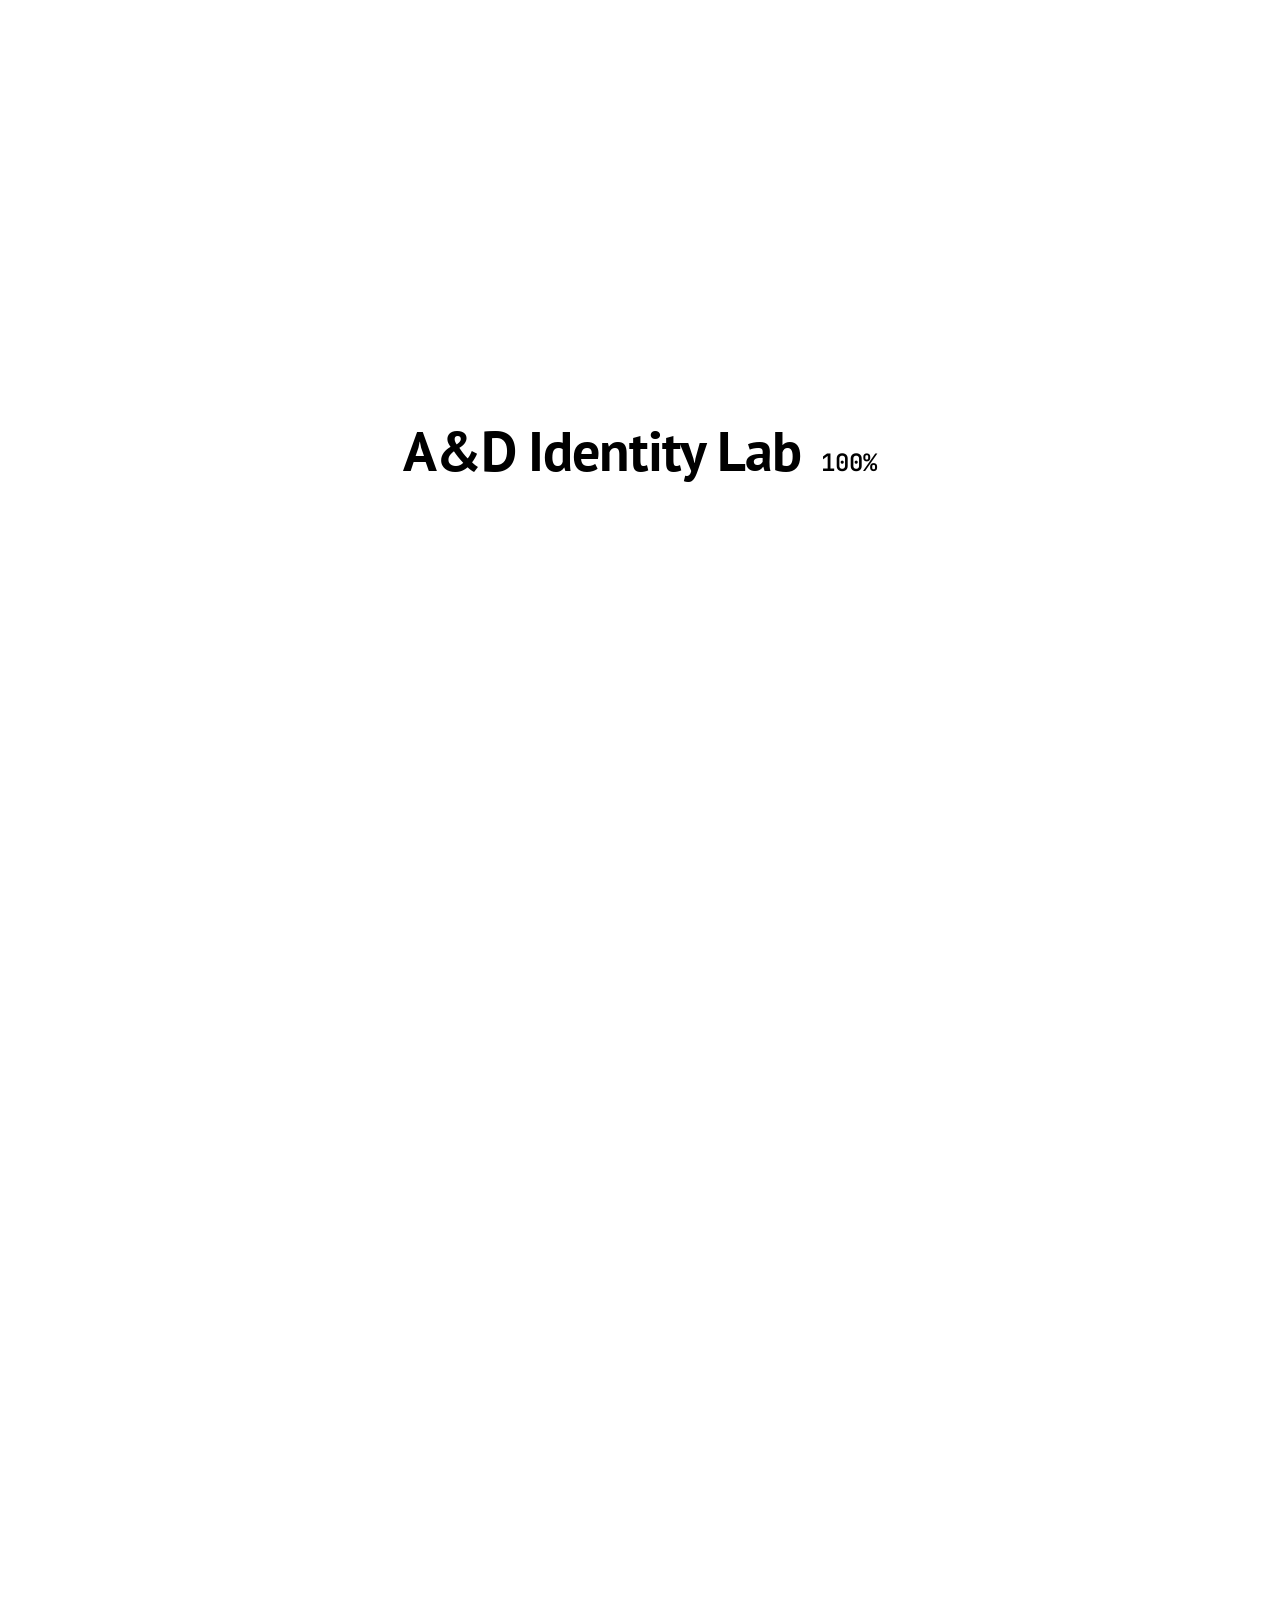
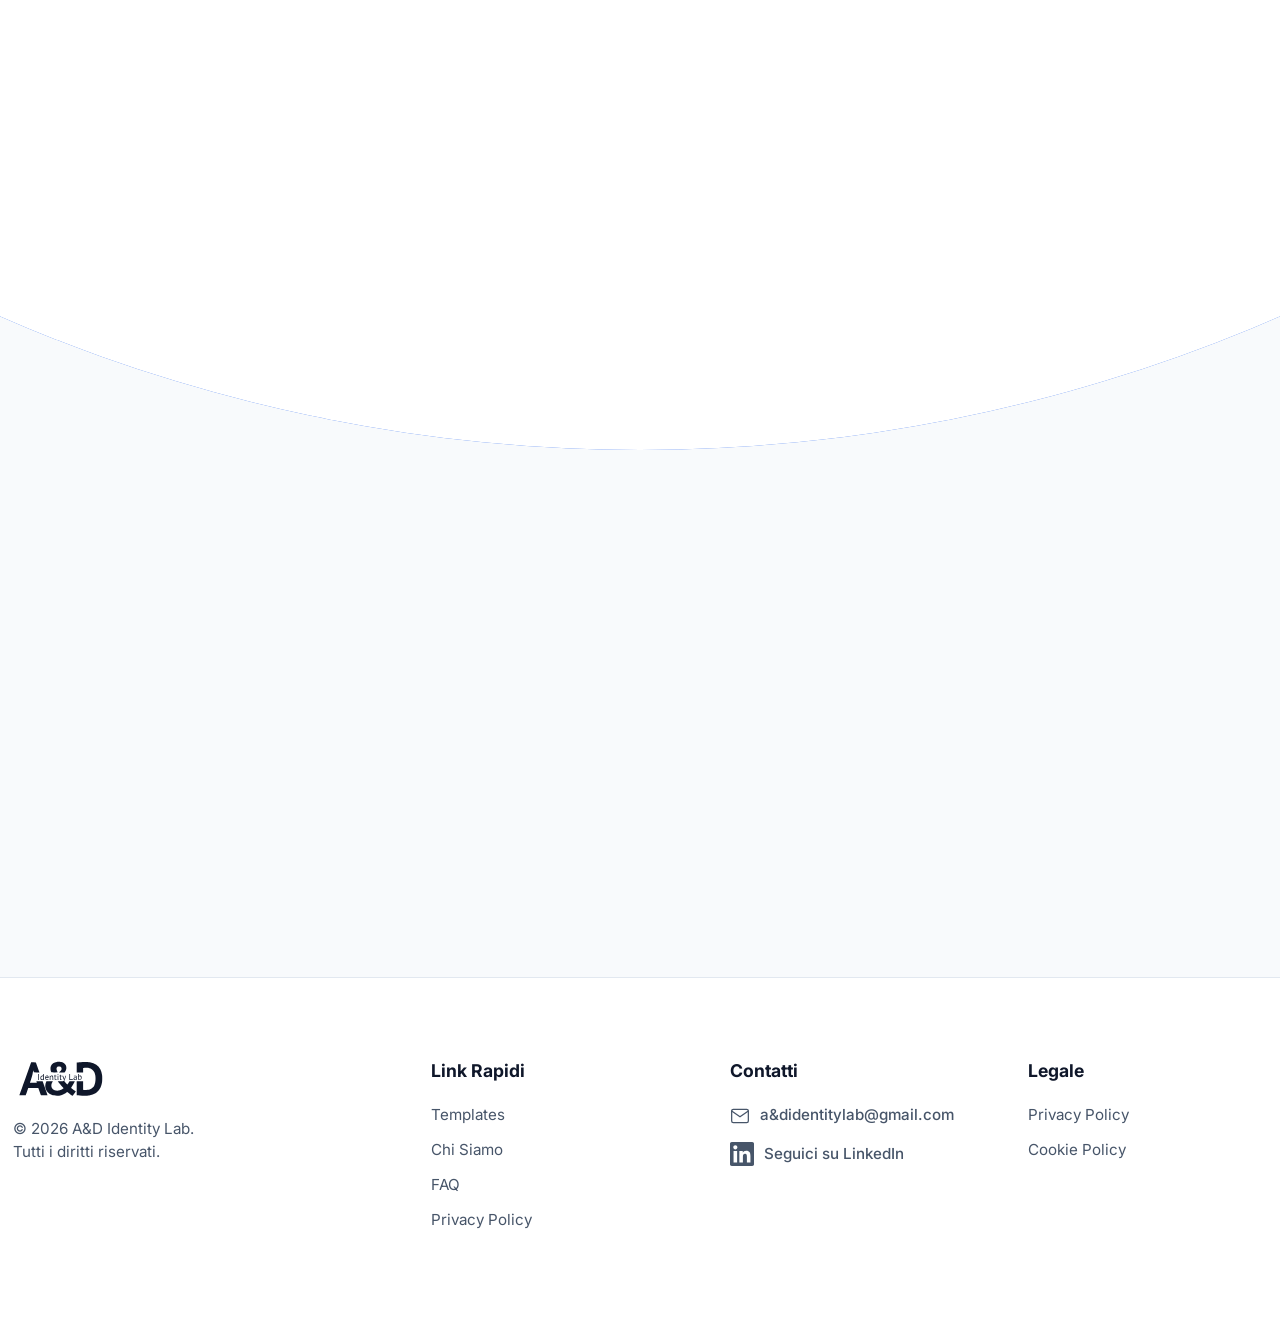
==== commit a8235da9: "cookie e privacy compliance" ====
--- a/chisiamo.html
+++ b/chisiamo.html
@@ -4,6 +4,18 @@
   <meta charset="UTF-8">
   <meta name="viewport" content="width=device-width, initial-scale=1.0, maximum-scale=1.0, user-scalable=no">
   <title>Chi Siamo | A&D Identity Lab</title>
+
+  <meta property="og:type" content="website">
+  <meta property="og:url" content="https://ad-identity-lab.onrender.com/">
+  <meta property="og:title" content="A&D Identity Lab | Infrastrutture Digitali">
+  <meta property="og:description" content="Trasformiamo il tuo CV e il tuo portfolio in un'esperienza digitale ad alte prestazioni. Scegli di essere impossibile da ignorare.">
+  <meta property="og:image" content="https://ad-identity-lab.onrender.com/img/og-image.png">
+
+  <meta name="twitter:card" content="summary_large_image">
+  <meta name="twitter:url" content="https://ad-identity-lab.onrender.com/">
+  <meta name="twitter:title" content="A&D Identity Lab | Infrastrutture Digitali">
+  <meta name="twitter:description" content="Trasformiamo il tuo CV in un'esperienza digitale ad alte prestazioni.">
+  <meta name="twitter:image" content="https://ad-identity-lab.onrender.com/img/og-image.png">
 
   <link rel="icon" type="image/svg+xml" href="img/favicon.svg">
 
@@ -110,7 +122,7 @@
 
   <section class="founders-section">
     <div class="container">
-      <h2 class="manifesto-title revealed-element" style="font-size: clamp(3.5rem, 6vw, 5.5rem); margin-bottom: 20px;">Le due anime del Lab.</h2>      <p class="manifesto-body revealed-element" style="font-size: 1.1rem; margin-bottom: 0;">Ingegneria Web e Strategia Sales. L'unione perfetta per dominare il mercato.</p>
+      <h2 class="manifesto-title revealed-element" style="font-size: clamp(3rem, 6vw, 6rem); margin-bottom: 20px;">Le due anime del Lab.</h2>      <p class="manifesto-body revealed-element" style="font-size: 1.1rem; margin-bottom: 0;">Ingegneria Web e Strategia Sales. L'unione perfetta per dominare il mercato.</p>
 
       <div class="founders-grid">
 
@@ -183,6 +195,13 @@
             Seguici su LinkedIn
           </a>
         </div>
+        <div class="footer-col">
+          <h4>Legale</h4>
+          <ul>
+            <li><a href="privacy.html">Privacy Policy</a></li>
+            <li><a href="cookie.html">Cookie Policy</a></li>
+          </ul>
+        </div>
       </div>
     </div>
   </footer>
--- a/css/chisiamo_styles.css
+++ b/css/chisiamo_styles.css
@@ -188,31 +188,48 @@
 .revealed-element.revealed { opacity: 1; transform: translateY(0); }
 
 /* --- STILI SPECIFICI PAGINA CHI SIAMO --- */
-.content-scroller { position: relative; z-index: 20; background-color: var(--bg-color); padding-top: 150px; min-height: 100vh; }
-
-.manifesto-hero { padding: 40px 0 60px 0; }
-
-.manifesto-title {
-  font-family: var(--font-hero);
-  font-size: clamp(4rem, 9vw, 12rem);
-  line-height: 0.95;
-  font-weight: 600;
-  letter-spacing: -0.02em;
-  margin-bottom: 1.5rem;
-  display: flex;
-  flex-direction: column;
-  transform: scaleY(1.15);
-  transform-origin: left bottom;
-}
-
-.manifesto-body {
-  max-width: 900px;
-  font-size: clamp(1.2rem, 2vw, 1.6rem);
-  line-height: 1.6;
-  color: var(--secondary-text);
-  font-weight: 400;
-  margin-bottom: 80px;
-}
+  .content-scroller { position: relative; z-index: 20; background-color: var(--bg-color); padding-top: 150px; min-height: 100vh; }
+
+  .manifesto-hero {
+    padding: 40px 0 60px 0;
+    display: flex;             /* Aggiunto */
+    flex-direction: column;    /* Aggiunto */
+    align-items: center;       /* Aggiunto */
+  }
+
+  /* Centriamo anche il container interno */
+  .manifesto-hero .container {
+    display: flex;
+    flex-direction: column;
+    align-items: center;
+    justify-content: center;
+    text-align: center; /* Forza i testi figli a centrarsi */
+  }
+
+  .manifesto-title {
+    font-family: var(--font-hero);
+    font-size: clamp(4rem, 9vw, 12rem);
+    line-height: 0.95;
+    font-weight: 600;
+    letter-spacing: -0.02em;
+    margin-bottom: 1.5rem;
+    display: flex;
+    flex-direction: column;
+    align-items: center; /* Aggiunto: per centrare eventuali righe spezzate o sottomenù */
+
+    transform: scaleY(1.15);
+    transform-origin: center bottom; /* CAMBIATO DA left bottom A center bottom */
+  }
+
+  .manifesto-body {
+    max-width: 900px;
+    font-size: 1.2rem;
+    line-height: 1.6;
+    color: var(--font-logo);
+    font-weight: 500;
+    margin: 0 auto 80px auto; /* CAMBIATO: da margin-bottom a margin: 0 auto 80px auto */
+    text-align: center;       /* Aggiunto: per centrare il paragrafo */
+  }
 .manifesto-body strong { color: var(--text-color); font-weight: 600; }
 
 /* --- PREMIUM SEPARATOR --- */
@@ -352,7 +369,7 @@
 }
 /* --- FOOTER --- */
 footer { padding: 80px 0; border-top: 1px solid var(--border-color); background-color: #ffffff; position: relative; z-index: 10; font-size: 0.95rem; color: var(--secondary-text); }
-.footer-grid { display: grid; grid-template-columns: 1.5fr 1fr 1fr; gap: 60px; }
+.footer-grid { display: grid; grid-template-columns: 1.5fr 1fr 1fr 1fr; gap: 60px; }
 .footer-col h4 { color: var(--text-color); font-size: 1.1rem; margin-bottom: 20px; font-weight: 700; }
 .footer-col .logo { color: var(--text-color); }
 .footer-col ul li { margin-bottom: 12px; }
@@ -365,7 +382,7 @@
 @media (max-width: 1024px) {
   .container { padding: 0 20px;}
   .content-scroller { padding-top: 120px; }
-  .manifesto-title { font-size: 3.2rem; }
+  .manifesto-title { font-size: 3.2rem; text-align: center; }
   .manifesto-body { font-size: 1.15rem; margin-bottom: 40px; }
   .founders-grid { grid-template-columns: 1fr; }
   .founder-card { padding: 35px; }
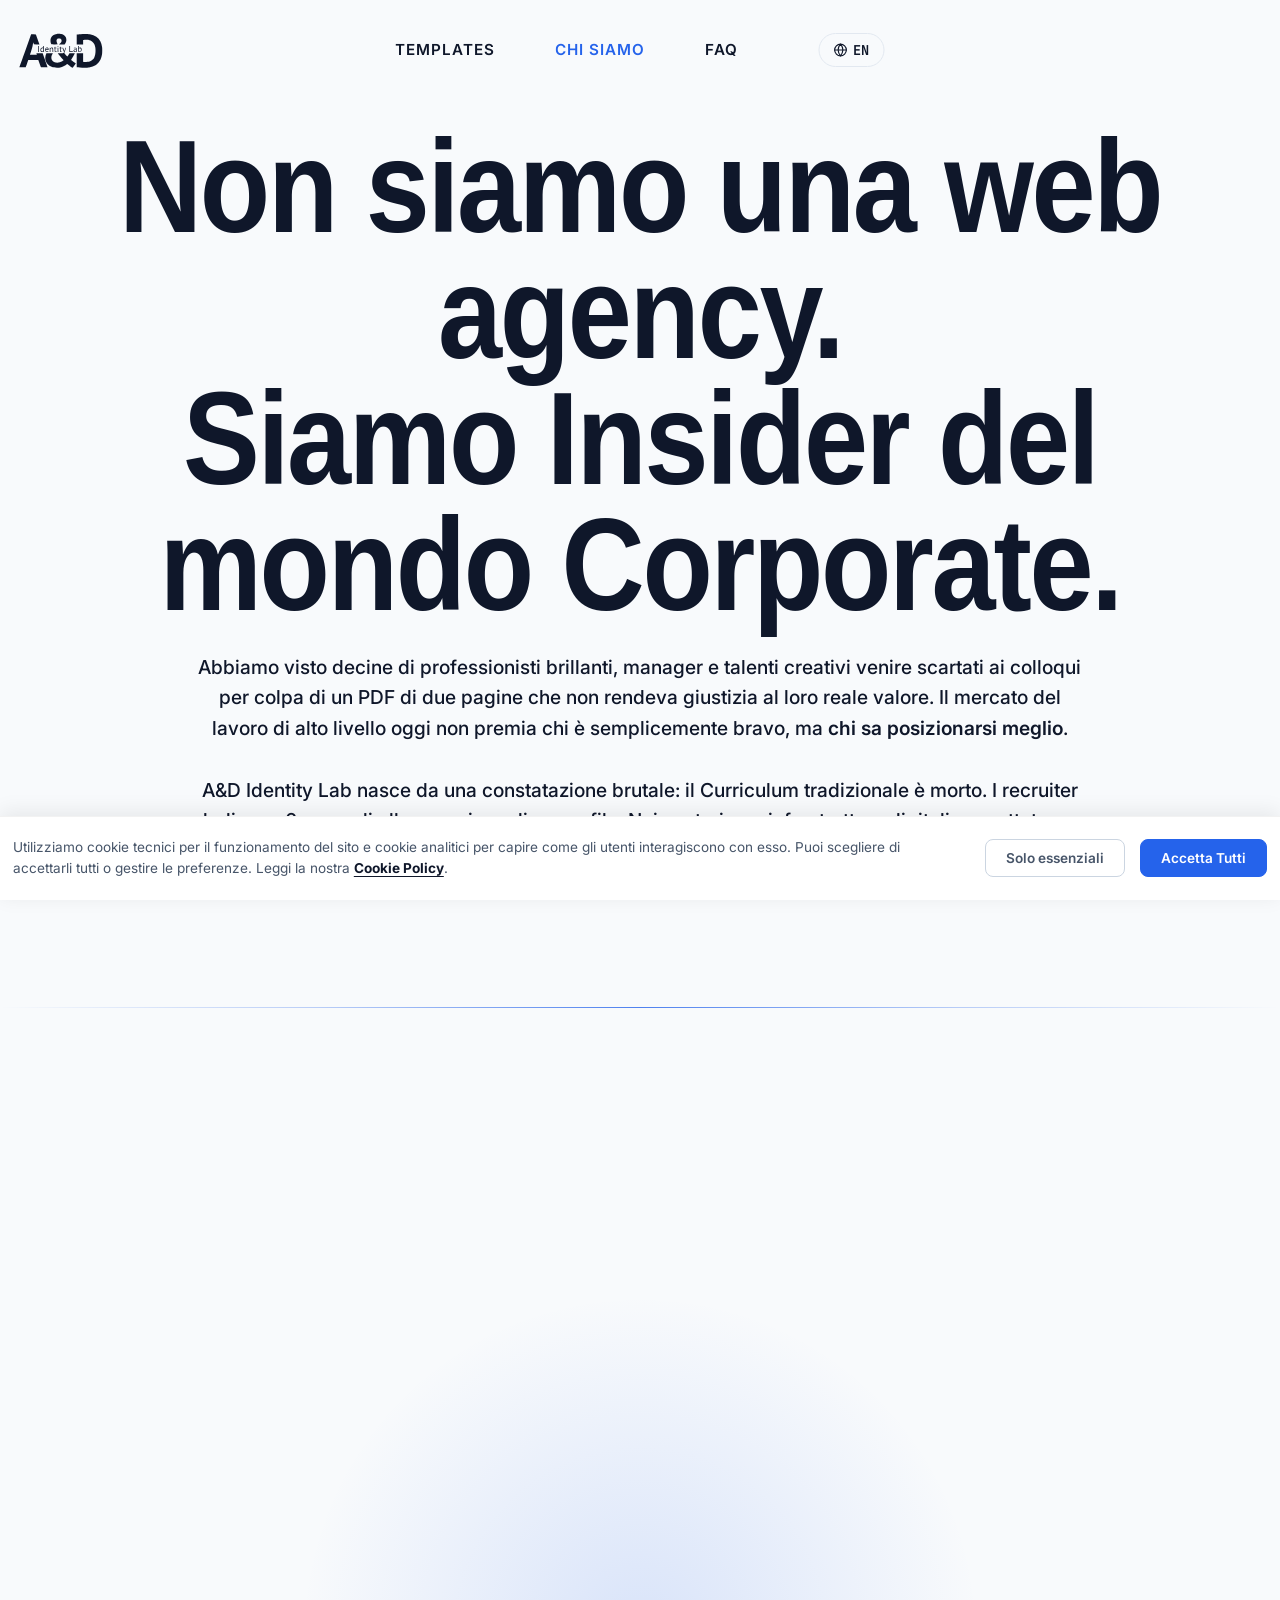
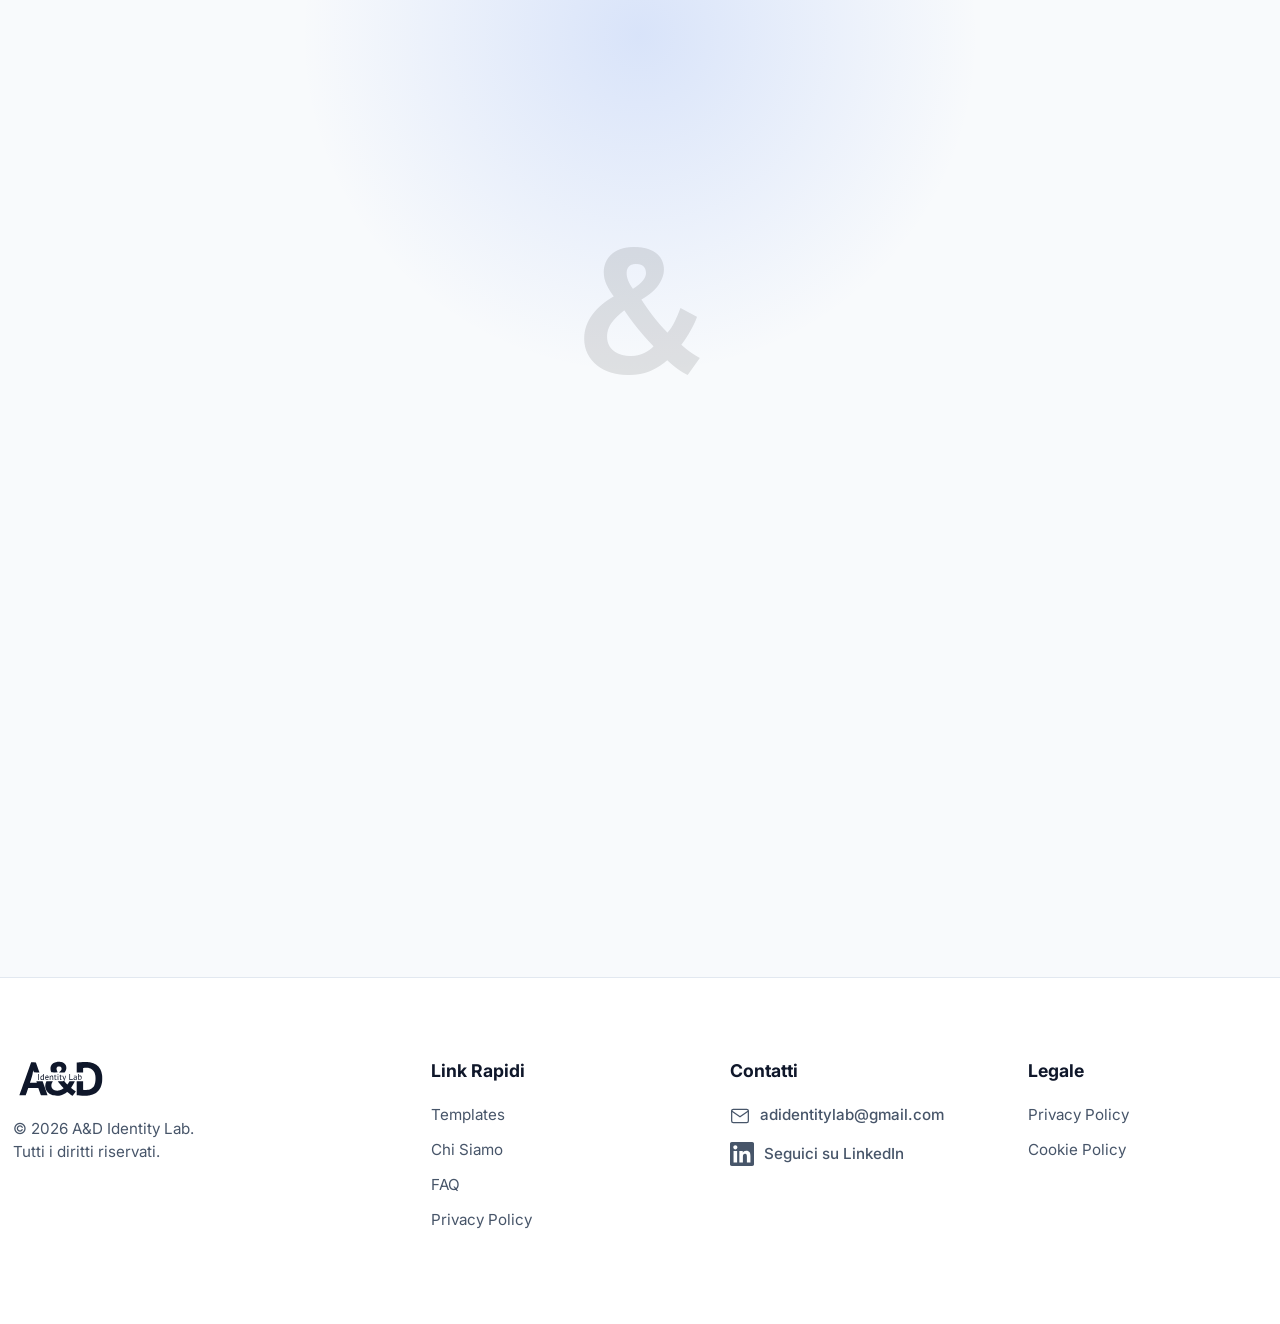
==== commit 7adff893: "style update: adjusted layout, updated pricing plans, and refined contact links" ====
--- a/chisiamo.html
+++ b/chisiamo.html
@@ -27,6 +27,7 @@
   <link href="https://api.fontshare.com/v2/css?f[]=clash-display@400,500,600,700&display=swap" rel="stylesheet">
 
   <link rel="stylesheet" href="css/chisiamo_styles.css">
+  <link rel="stylesheet" href="css/cookie_styles.css">
 
 </head>
 <body class="is-loading">
@@ -186,11 +187,11 @@
         </div>
         <div class="footer-col">
           <h4>Contatti</h4>
-          <a href="mailto:a&dwebengineering@gmail.com" class="contact-item">
+          <a href="mailto:adidentitylab@gmail.com" class="contact-item">
             <svg viewBox="0 0 24 24" fill="none" stroke="currentColor" stroke-linecap="round" stroke-linejoin="round"><path d="M4 4h16c1.1 0 2 .9 2 2v12c0 1.1-.9 2-2 2H4c-1.1 0-2-.9-2-2V6c0-1.1.9-2 2-2z"></path><polyline points="22,6 12,13 2,6"></polyline></svg>
-            a&didentitylab@gmail.com
+            adidentitylab@gmail.com
           </a>
-          <a href="#" class="contact-item social-link">
+          <a href="https://www.linkedin.com/company/a-d-identity-lab/" class="contact-item social-link">
             <svg viewBox="0 0 24 24" xmlns="http://www.w3.org/2000/svg"><path d="M20.447 20.452h-3.554v-5.569c0-1.328-.027-3.037-1.852-3.037-1.853 0-2.136 1.445-2.136 2.939v5.667H9.351V9h3.414v1.561h.046c.477-.9 1.637-1.85 3.37-1.85 3.601 0 4.267 2.37 4.267 5.455v6.286zM5.337 7.433c-1.144 0-2.063-.926-2.063-2.065 0-1.138.92-2.063 2.063-2.063 1.14 0 2.064.925 2.064 2.063 0 1.139-.925 2.065-2.064 2.065zm1.782 13.019H3.555V9h3.564v11.452zM22.225 0H1.771C.792 0 0 .774 0 1.729v20.542C0 23.227.792 24 1.771 24h20.451C23.2 24 24 23.227 24 22.271V1.729C24 .774 23.2 0 22.222 0h.003z"/></svg>
             Seguici su LinkedIn
           </a>
@@ -207,6 +208,21 @@
   </footer>
 </div>
 
+<!--COOKIE BANNER-->
+<div id="cookieBanner" class="cookie-banner">
+  <div class="container cookie-container">
+    <div class="cookie-text">
+      <p>Utilizziamo cookie tecnici per il funzionamento del sito e cookie analitici per capire come gli utenti interagiscono con esso. Puoi scegliere di accettarli tutti o gestire le preferenze. Leggi la nostra <a href="cookie.html">Cookie Policy</a>.</p>
+    </div>
+    <div class="cookie-buttons">
+      <button id="rejectCookies" class="btn-cookie-outline">Solo essenziali</button>
+      <button id="acceptCookies" class="btn-cookie-solid">Accetta Tutti</button>
+    </div>
+  </div>
+</div>
+
 <script src="js/chisiamo.js"></script>
+<script src="js/cookie.js"></script> <!--script per il banner di cookie-->
+
 </body>
 </html>
--- a/css/cookie_styles.css
+++ b/css/cookie_styles.css
@@ -0,0 +1,93 @@
+/* ========================================================================= */
+/* --- COOKIE BANNER PREMIUM --- */
+/* ========================================================================= */
+.cookie-banner {
+  position: fixed;
+  bottom: -100%; /* Nascosto di default */
+  left: 0;
+  width: 100%;
+  background-color: #ffffff;
+  box-shadow: 0 -4px 20px rgba(0,0,0,0.08);
+  z-index: 9999;
+  padding: 20px 0;
+  transition: bottom 0.5s cubic-bezier(0.16, 1, 0.3, 1);
+  border-top: 1px solid rgba(0,0,0,0.05);
+}
+
+.cookie-banner.show {
+  bottom: 0; /* Appare morbido dal basso */
+}
+
+.cookie-container {
+  display: flex;
+  justify-content: space-between;
+  align-items: center;
+  gap: 30px;
+}
+
+.cookie-text p {
+  margin: 0;
+  font-size: 0.85rem;
+  color: var(--secondary-text);
+  line-height: 1.6;
+}
+
+.cookie-text a {
+  color: var(--text-color);
+  font-weight: 700;
+  text-decoration: underline;
+  text-underline-offset: 3px;
+}
+
+.cookie-text a:hover {
+  color: var(--accent-color);
+}
+
+.cookie-buttons {
+  display: flex;
+  gap: 15px;
+  flex-shrink: 0;
+}
+
+.cookie-buttons button {
+  padding: 10px 20px;
+  font-family: var(--font-inter);
+  font-size: 0.85rem;
+  font-weight: 600;
+  border-radius: 8px;
+  cursor: pointer;
+  transition: all 0.3s ease;
+}
+
+.btn-cookie-outline {
+  background: transparent;
+  color: var(--secondary-text);
+  border: 1px solid #CBD5E1;
+}
+
+.btn-cookie-outline:hover {
+  background: #F1F5F9;
+  color: var(--text-color);
+}
+
+.btn-cookie-solid {
+  background: var(--accent-color);
+  color: #fff;
+  border: 1px solid var(--accent-color);
+}
+
+.btn-cookie-solid:hover {
+  background: #1d4ed8; /* Un blu leggermente più scuro */
+}
+
+/* Responsive */
+@media (max-width: 768px) {
+  .cookie-container {
+    flex-direction: column;
+    align-items: stretch;
+    gap: 20px;
+  }
+  .cookie-buttons {
+    flex-direction: column;
+  }
+}
